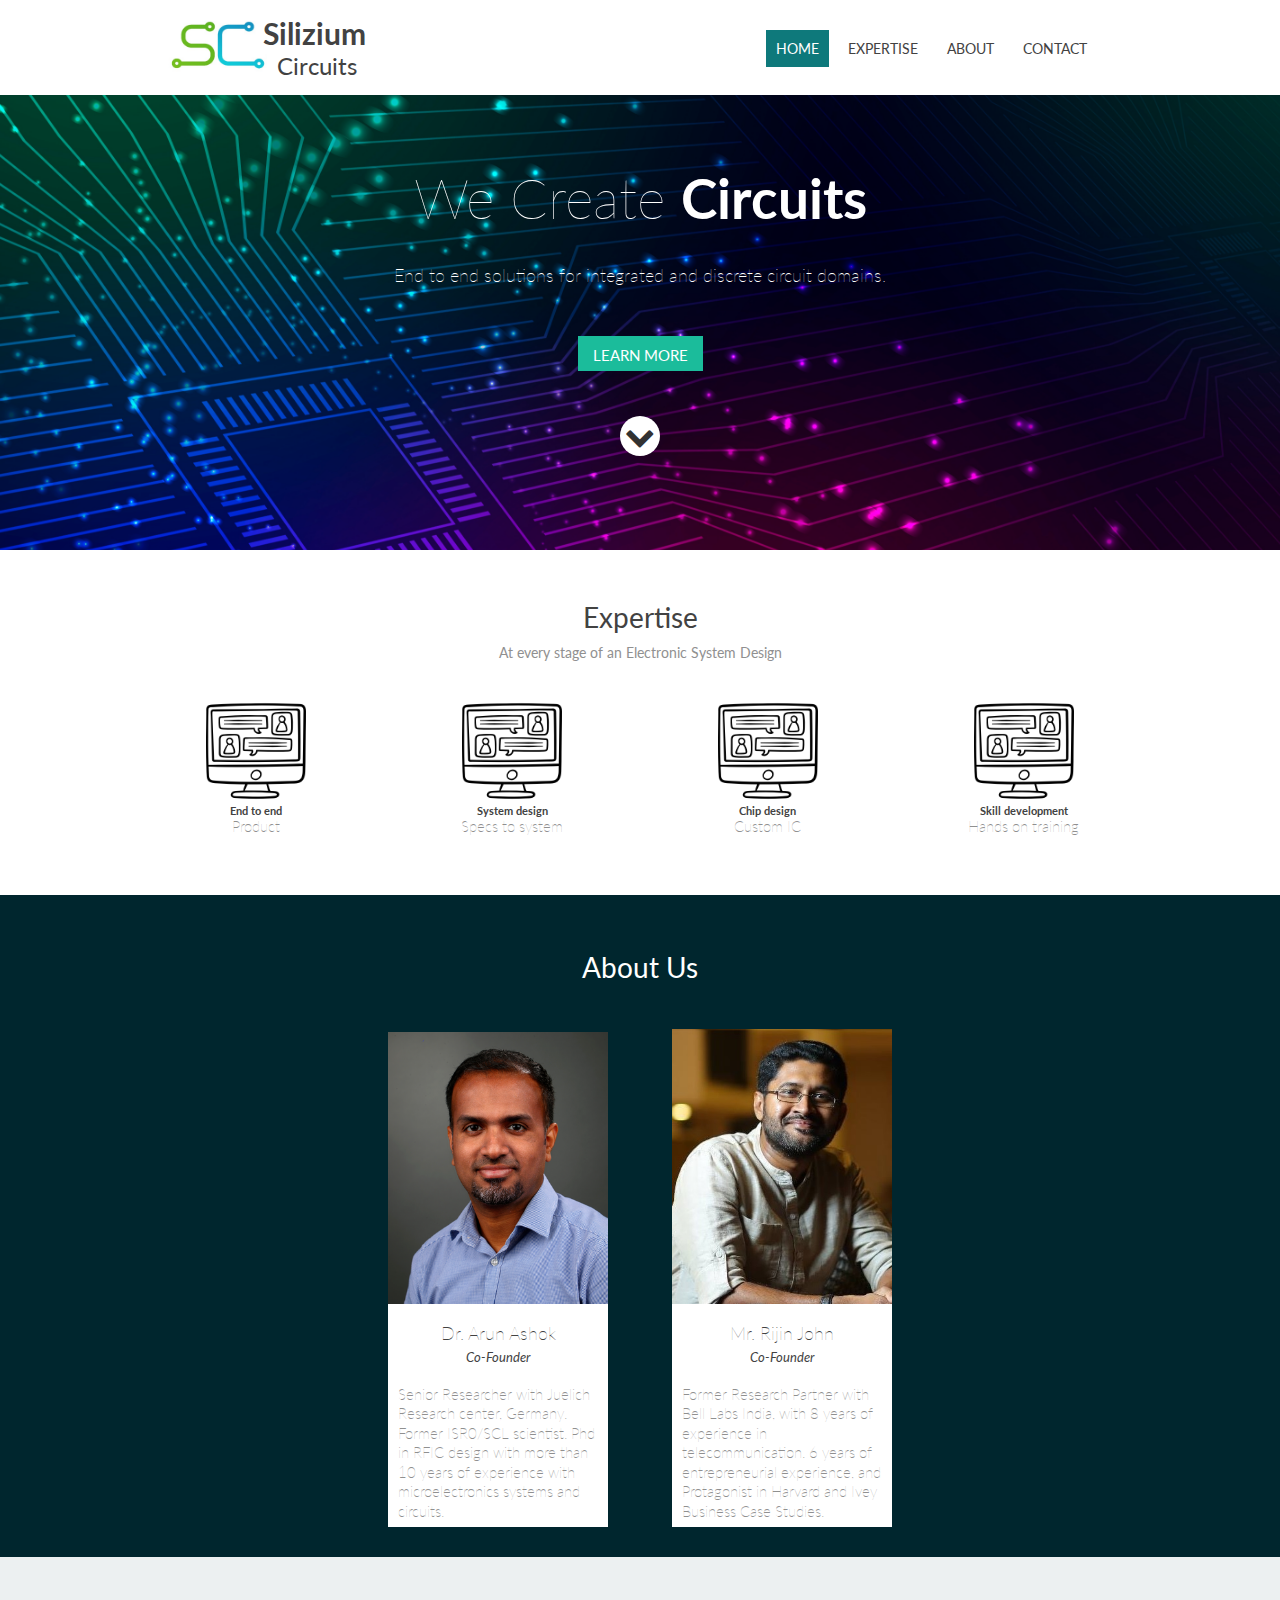
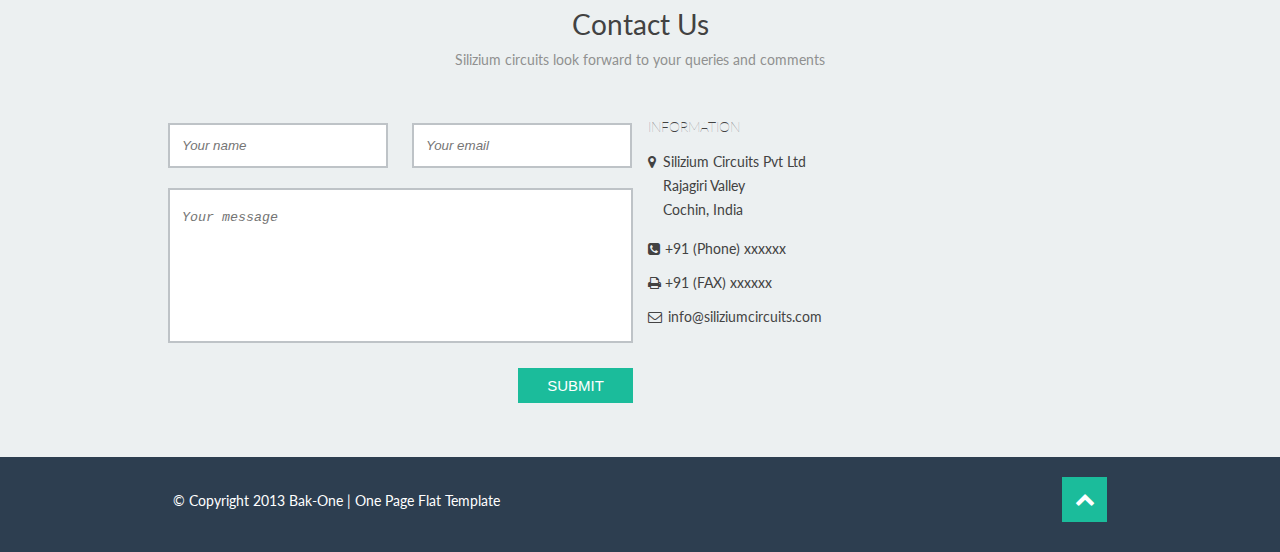
==== index.html @ 19a3361e "small changes" ====
<!DOCTYPE html>
<html lang="en">
  <head>
    <meta charset="utf-8" />
    <meta http-equiv="X-UA-Compatible" content="IE=edge" />
    <meta name="viewport" content="width=device-width, initial-scale=1" />
    <title>Home | Silizium circuits</title>
    <meta name="description" content="Page-specific description" />
    <meta name="keywords" content="Page-specific keywords" />
    <link rel="shortcut icon" href="favicon.ico" />
    <link
      rel="shortcut icon"
      href="static/images/favicons/favicon.png"
      type="image/x-icon"
    />
    <link
      rel="apple-touch-icon"
      href="static/images/favicons/apple-touch-icon.png"
    />
    <link
      rel="apple-touch-icon-precomposed"
      href="static/images/favicons/apple-touch-icon-precomposed.png"
    />
    <link
      href="https://fonts.googleapis.com/css?family=Lato:400,300,700"
      rel="stylesheet"
      type="text/css"
    />
    <link
      rel="stylesheet"
      href="https://netdna.bootstrapcdn.com/font-awesome/4.0.3/css/font-awesome.css"
    />
    <link rel="stylesheet" href="static/css/screen.min.css" />
    <link rel="stylesheet" href="static/css/custom.min.css" />
  </head>
  <body>
    <!-- $Page header-->
    <header class="page-header js-header">
      <div class="page-header__inner">
        <div class="page-header__logo">
          <h1>Silizium</h1>
          &nbsp;<span>Circuits</span>
        </div>
        <nav class="page-header__nav js-nav">
          <ul>
            <li>
              <a
                class="page-header__nav-link js-anchor js-link is-active"
                href="#home"
                >Home</a
              >
            </li>
            <li>
              <a
                class="page-header__nav-link js-anchor js-link"
                href="#portfolio"
                >Expertise</a
              >
            </li>
            <li>
              <a class="page-header__nav-link js-anchor js-link" href="#team"
                >About</a
              >
            </li>
            <li>
              <a class="page-header__nav-link js-anchor js-link" href="#contact"
                >Contact</a
              >
            </li>
          </ul>
        </nav>
      </div>
    </header>
    <!-- $Promo section-->
    <section class="promo js-jumbo" id="home">
      <h2 class="promo__title">We create <span>Circuits</span></h2>
      <p class="promo__descr">
        End to end solutions for integrated and discrete circuit domains.
      </p>
      <a class="promo__btn" href="#">Learn more</a
      ><a class="promo__go-next js-anchor" href="#portfolio">Scroll down</a>
    </section>
    <!-- $Portfolio section-->
    <section class="portfolio js-portfolio categories" id="portfolio">
      <div class="portfolio__inner">
        <h2 class="portfolio__title">Expertise</h2>
        <p class="portfolio__descr">
          At every stage of an Electronic System Design
        </p>
      </div>

      <div class="categories-row">
        <div class="col-s4 accordion" data-section="1">
          <img class="icon" src="static/images/categories/tv.png" />
          <img
            class="icon active"
            src="static/images/launch.png"
          />
          <h6 class="title">End to end</h6>
          <p class="sub-title">Product</p>
        </div>
        <div class="col-s4 accordion" data-section="2">
          <img class="icon" src="static/images/categories/tv.png" />
          <img
            class="icon active"
            src="static/images/sysdes1.png"
          />
          <h6 class="title">System design</h6>
          <p class="sub-title">Specs to system</p>
        </div>
        <div class="col-s4 accordion" data-section="3">
          <img class="icon" src="static/images/categories/tv.png" />
          <img
            class="icon active"
            src="static/images/ic1.png"
          />
          <h6 class="title">Chip design</h6>
          <p class="sub-title">Custom IC</p>
        </div>
        <div class="col-s4 accordion" data-section="4">
          <img class="icon" src="static/images/categories/tv.png" />
          <img
            class="icon active"
            src="static/images/learning.png"
          />
          <h6 class="title">Skill development</h6>
          <p class="sub-title">Hands on training</p>
        </div>
        <div class="accordion-details-container">
          <div class="accordion-details" id="accordion-item-1">
            End-to-End product development from requirements to specification,
            , technlogy selection, architecture to circuit design  to packaged finished chip or module.
          </div>
          <div class="accordion-details" id="accordion-item-2">
            From the customer specifications to complete RF, Analog and mixed signal system designs.
          </div>
          <div class="accordion-details" id="accordion-item-3">
            Custom ASIC design for wireless, wireline and interface domains in the form of IP or packaged product.
          </div>
          <div class="accordion-details" id="accordion-item-4">
            Hands on training on industry relevant topics in microelectronics for students and graduates.
          </div>
        </div>
      </div>
    </section>
    <!-- $Team section-->
    <section class="team" id="team">
      <div class="team__inner">
        <h2 class="team__title">About us</h2>
        <p class="team__descr"></p>
        <div class="team__member">
          <img src="static/images/ashok_a.png" alt="Melanie Doe" />
          <div class="team__member-info">
            <h3 class="team__member-name">Dr. Arun Ashok</h3>
            <span class="team__member-role">Co-Founder</span>
            <p class="team__member-descr">
              Senior Researcher with Juelich Research center, Germany. Former
              ISR0/SCL scientist. Phd in RFIC design with more than 10 years of
              experience with microelectronics systems and circuits.
            </p>
          </div>
          <ul class="team__member-soc">
            <li>
              <a class="team__member-icon linkedin" href="#">My Facebook</a>
            </li>
            <li>
              <a class="team__member-icon tw" href="#">Follow me on twitter</a>
            </li>
          </ul>
        </div>
        <div class="team__member">
          <img src="static/images/rijin.jfif" alt="Jhonie Doe" />
          <div class="team__member-info">
            <h3 class="team__member-name">Mr. Rijin John</h3>
            <span class="team__member-role">Co-Founder</span>
            <p class="team__member-descr">
              Former Research Partner with Bell Labs India, with 8 years of
              experience in telecommunication. 6 years of entrepreneurial
              experience, and Protagonist in Harvard and Ivey Business Case
              Studies.
            </p>
          </div>
          <ul class="team__member-soc">
            <li>
              <a class="team__member-icon linkedin" href="#">My Facebook</a>
            </li>
            <li>
              <a class="team__member-icon tw" href="#">Follow me on twitter</a>
            </li>
          </ul>
        </div>
      </div>
    </section>
    <!-- $Contact section-->
    <section class="contact" id="contact">
      <div class="contact__inner">
        <h2 class="contact__title">Contact us</h2>
        <p class="contact__descr">
          Silizium circuits look forward to your queries and comments
        </p>
        <form class="contact__form" action="https://docs.google.com/forms/d/e/1FAIpQLSdcEwni-akhNJm8McyYq5YK-AwK_fvBFHqRKZ_DxQVXfDReIg/formResponse"  method="POST">
          <input
            class="contact__form-input"
            id="name"
            type="text"
            name="entry.2005620554"
            placeholder="Your name"
          />
          <input
            class="contact__form-input"
            id="email"
            type="email"
            name="entry.1045781291"
            placeholder="Your email"
          />
          <textarea
            class="contact__form-tarea"
            id="message"
            name="entry.839337160"
            placeholder="Your message"
          ></textarea>
          <input class="contact__form-submit" type="submit" value="Submit" />
        </form>
        <div class="contact__card vcard">
          <h3 class="contact__card-title">Information</h3>
          <div class="contact__card-item place">
            <div class="fn org">Silizium Circuits Pvt Ltd</div>
            <div class="adr">
              <div class="street-address">Rajagiri Valley</div>
              <span class="locality">Cochin</span>, <span class="region"
                >India</span
              >
            </div>
          </div>
          <div class="contact__card-item tel">
            +91<span class="type">&nbsp;(Phone)&nbsp;</span>xxxxxx
          </div>
          <div class="contact__card-item fax tel">
            +91<span class="type">&nbsp;(FAX)&nbsp;</span>xxxxxx
          </div>
          <a class="contact__card-item email" href="#"
            >info@siliziumcircuits.com</a
          >
        </div>
      </div>
    </section>
    <!-- $Page footer-->
    <footer class="page-footer">
      <div class="page-footer__inner">
        <span class="page-footer__copyright"
          >&copy; Copyright 2013 Bak-One | One Page Flat Template</span
        ><a class="page-footer__gotop js-anchor" href="#home">Go to top</a>
      </div>
    </footer>
    <script src="static/js/body.min.js"></script>
    <script src="static/js/custom.js"></script>
  </body>
</html>
---- static/css/screen.min.css ----
html,
body,
div,
span,
applet,
object,
iframe,
h1,
h2,
h3,
h4,
h5,
h6,
p,
blockquote,
pre,
a,
abbr,
acronym,
address,
big,
cite,
code,
del,
dfn,
em,
img,
ins,
kbd,
q,
s,
samp,
small,
strike,
strong,
sub,
sup,
tt,
var,
b,
u,
i,
center,
dl,
dt,
dd,
ol,
ul,
li,
fieldset,
form,
input,
label,
legend,
table,
caption,
tbody,
tfoot,
thead,
tr,
th,
td,
article,
aside,
canvas,
details,
embed,
figure,
figcaption,
footer,
header,
hgroup,
menu,
main,
nav,
output,
ruby,
section,
summary,
time,
mark,
audio,
video {
	margin: 0;
	padding: 0;
	border: 0;
	-webkit-box-sizing: border-box;
	box-sizing: border-box;
}

article,
aside,
details,
figcaption,
figure,
footer,
header,
hgroup,
main,
menu,
nav,
section {
	display: block;
}

nav ol,
nav ul {
	list-style: none;
}

blockquote,
q {
	quotes: none;
}

blockquote:before,
blockquote:after,
q:before,
q:after {
	content: '';
	content: none;
}

table {
	border-collapse: collapse;
	border-spacing: 0;
}

button,
input[type=submit] {
	cursor: pointer;
}

h1 {
	font-size: 42px;
	font-weight: lighter;
}

h2 {
	font-size: 26px;
	font-weight: lighter;
}

h3 {
	font-size: 20px;
	font-weight: lighter;
}

p {
	font-size: 15px;
	font-weight: lighter;
	color: #909090;
}

a {
	font-size: 20px;
	text-decoration: none;
}

html,
body {
	width: 100%;
	height: 100%;
}

body {
	background-color: #fff;
	font-family: "Lato", sans-serif;
	color: #424242;
}

.contact {
	width: 100%;
	min-height: 500px;
	padding: 50px 0;
	background-color: #ecf0f1;
	text-align: left;
}

.contact__inner {
	max-width: 1024px;
	margin: 0 auto;
}

.contact__inner:after {
	content: '';
	display: table;
	clear: both;
}

.contact__title {
	font-size: 28px;
	font-weight: normal;
	margin-bottom: 10px;
	text-transform: capitalize;
	text-align: center;
}

.contact__descr {
	font-size: 14px;
	font-weight: normal;
	margin-bottom: 55px;
	text-align: center;
}

.contact__form {
	display: block;
	float: left;
	max-width: 465px;
	margin: 0 15px 0 40px;
}

.contact__form:after {
	content: '';
	display: table;
	clear: both;
}

.contact__form-input {
	display: inline-block;
	width: 220px;
	height: 45px;
	margin-bottom: 20px;
	padding-left: 12px;
	border: 2px solid #bec3c7;
	font-style: italic;
	color: #999;
}

.contact__form-input:first-of-type {
	margin-right: 20px;
}

.contact__form-tarea {
	display: block;
	-webkit-box-sizing: border-box;
	box-sizing: border-box;
	width: 465px;
	height: 155px;
	margin-bottom: 25px;
	padding: 20px 0 0 12px;
	border: 2px solid #bec3c7;
	font-style: italic;
	color: #999;
	resize: none;
}

.contact__form-submit {
	display: block;
	float: right;
	width: 115px;
	height: 35px;
	text-align: center;
	background-color: #1bbc9b;
	font-size: 15px;
	color: #fff;
	text-transform: uppercase;
	-webkit-transition: all .5s;
	-o-transition: all .5s;
	transition: all .5s;
}

.contact__form-submit:hover {
	background-color: #158f76;
	background-color: #0e797b;
}

.contact__card {
	display: inline-block;
	width: 230px;
	height: 150px;
}

.contact__card-title {
	margin-bottom: 20px;
	font-size: 14px;
	line-height: .5;
	text-transform: uppercase;
}

.contact__card-item {
	position: relative;
	font-size: 14px;
	line-height: 24px;
}

.contact__card-item:before {
	display: block;
	position: absolute;
	top: 0;
	left: 0;
	font-family: FontAwesome;
}

.contact__card-item.place {
	padding-left: 15px;
	margin-bottom: 15px;
}

.contact__card-item.place:before {
	content: "\f041";
}

.contact__card-item.tel {
	padding-left: 17px;
	margin-bottom: 10px;
}

.contact__card-item.tel:before {
	content: "\f098";
}

.contact__card-item.fax:before {
	content: "\f02f";
}

.contact__card-item.email {
	display: inline-block;
	padding-left: 20px;
	font-size: 14px;
	line-height: 24px;
	color: #444;
}

.contact__card-item.email:before {
	content: "\f003";
}

.contact__card-item.email:hover {
	text-decoration: underline;
}

.page-header {
	width: 100%;
	min-height: 95px;
	background-color: #fff;
}

.page-header:after {
	content: '';
	display: table;
	clear: both;
}

.page-header.is-fixed {
	position: fixed;
	top: 0;
	left: 0;
	z-index: 999;
	-webkit-box-shadow: 0 2px 4px 0 #424242;
	box-shadow: 0 2px 4px 0 #424242;
}

.page-header__inner {
	max-width: 1024px;
	margin: 0 auto;
}

.page-header__inner:after {
	content: '';
	display: table;
	clear: both;
}

.page-header__logo {
	float: left;
	height: 60px;
	margin: 15px 0 10px 40px;
	padding: 0px 0 0 65px;
	background: url("../images/logo3_1.PNG") 0 center no-repeat;
	background-size:50% ;
}

.page-header__logo h1 {
	margin: 0px 0 0 30px;
	font-size: 30px;
	font-weight: bold;
	text-transform: capitalize;
}

.page-header__logo span {
	margin: 0px 0 0 40px;
	font-size: 24px;
	text-transform: capitalize;
}

.page-header__nav {
	float: right;
	margin: 30px 55px 0 0;
	background-color: #fff;
}

.page-header__nav li {
	display: inline-block;
	margin-left: 5px;
}

.page-header__nav-link {
	display: inline-block;
	font-size: 14px;
	text-transform: uppercase;
	padding: 10px;
	-webkit-transition: background-color .2s;
	-o-transition: background-color .2s;
	transition: background-color .2s;
	color: #424242;
}

.page-header__nav-link:hover,
.page-header__nav-link.is-active {
	background-color: #1bbc9b;
	background-color: #33bf5f;
	background-color: #0e797b;
	color: #fff;
}

.page-footer {
	width: 100%;
	min-height: 85px;
	padding-bottom: 30px;
	background-color: #2d3e50;
}

.page-footer__inner {
	max-width: 1024px;
	margin: 0 auto;
}

.page-footer__inner:after {
	content: '';
	display: table;
	clear: both;
}

.page-footer__copyright {
	display: inline-block;
	margin: 35px 0 0 45px;
	font-size: 14px;
	color: #fff;
}

.page-footer__gotop {
	display: block;
	float: right;
	width: 45px;
	height: 45px;
	margin: 20px 45px 0 0;
	font-size: 0;
	text-align: center;
	overflow: hidden;
	background-color: #1bbc9b;
	color: transparent;
	-webkit-transition: all .5s;
	-o-transition: all .5s;
	transition: all .5s;
}

.page-footer__gotop:hover {
	background-color: #158f76;
}

.page-footer__gotop:before {
	font-size: 20px;
	line-height: 45px;
	font-family: FontAwesome;
	content: "\f077";
	color: #fff;
}

.portfolio {
	width: 100%;
	min-height: 680px;
	padding-top: 50px;
	background-color: #fff;
	text-align: center;
}

.portfolio__inner {
	max-width: 1024px;
	margin: 0 auto;
}

.portfolio__inner:after {
	content: '';
	display: table;
	clear: both;
}

.portfolio__title {
	font-size: 28px;
	font-weight: normal;
	margin-bottom: 10px;
}

.portfolio__descr {
	font-size: 14px;
	font-weight: normal;
	margin-bottom: 40px;
}

.portfolio__filter li {
	display: inline-block;
	margin: 0 10px;
	cursor: pointer;
}

.portfolio__filter-btn {
	display: inline-block;
	font-size: 14px;
	text-transform: uppercase;
	padding: 10px;
	color: #fff;
	background-color: #1bbc9b;
	background-color: #292929;
	-webkit-transition: background-color .2s;
	-o-transition: background-color .2s;
	transition: background-color .2s;
}

.portfolio__filter-btn:hover,
.portfolio__filter-btn.is-selected {
	background-color: #158f76;
	background-color: #33bf5f;
}

.portfolio__content {
	margin: 45px auto 60px;
}

.portfolio__item {
	position: relative;
	display: inline-block;
	width: 180px;
	height: 180px;
	margin: 0 30px 35px;
	-webkit-border-radius: 50%;
	border-radius: 50%;
	overflow: hidden;
}

.portfolio__item.is-hidden {
	display: none;
}

.portfolio__item-img {
	display: inline-block;
	height: 100%;
	margin: 0 auto;
}

.portfolio__item-caption {
	visibility: hidden;
	position: absolute;
	width: 100%;
	height: 100%;
	top: 0;
	padding-top: 35px;
	background-color: #1bbc9b;
	background-color: rgba(27, 188, 155, 0.8);
	-webkit-border-radius: 50%;
	border-radius: 50%;
	color: #fff;
	opacity: 0;
	-webkit-transition: all .5s;
	-o-transition: all .5s;
	transition: all .5s;
}

.portfolio__item:hover .portfolio__item-caption {
	opacity: 1;
	visibility: visible;
}

.portfolio__item-title {
	display: block;
	font-size: 18px;
	margin-bottom: 10px;
}

.portfolio__item-title:before {
	content: "\f002";
	-webkit-box-sizing: border-box;
	box-sizing: border-box;
	display: block;
	width: 40px;
	height: 40px;
	-webkit-border-radius: 50%;
	border-radius: 50%;
	margin: 0 auto 20px;
	padding-top: 10px;
	background-color: #cccccc;
	background-color: rgba(0, 0, 0, 0.5);
	font-family: FontAwesome;
	text-align: center;
}

.portfolio__item-cat {
	display: block;
	font-size: 15px;
}

.promo {
	width: 100%;
	min-height: 455px;
	padding: 70px 0;
	background: #323232 url("../images/promo-bg.jpg") center 0 no-repeat;
	background: #323232 url("../images/sample3.jpg") center 0 no-repeat;
	background: #323232 url("../images/bg/1.jpg") center 0 no-repeat;
	background-attachment: fixed;
	background-size: cover;
	text-align: center;
	color: #fff;
}

.promo__inner {
	max-width: 1024px;
	margin: 0 auto;
}

.promo__inner:after {
	content: '';
	display: table;
	clear: both;
}

.promo__title {
	margin-bottom: 35px;
	font-size: 55px;
	text-transform: capitalize;
}

.promo__title span {
	font-weight: bold;
}

.promo__descr {
	max-width: 580px;
	margin: 0 auto 50px;
	font-size: 18px;
	line-height: 1.1;
	color: #fff;
}

.promo__btn {
	display: block;
	width: 125px;
	height: 35px;
	margin: 0 auto 45px;
	padding-top: 10px;
	background-color: #1bbc9b;
	font-size: 15px;
	color: #fff;
	text-transform: uppercase;
	-webkit-transition: all .5s;
	-o-transition: all .5s;
	transition: all .5s;
}

.promo__btn:hover {
	background-color: #158f76;
	background-color: #0e797b;
}

.promo__go-next {
	display: block;
	width: 40px;
	height: 40px;
	margin: 0 auto;
	background-color: #fff;
	-webkit-border-radius: 50%;
	border-radius: 50%;
	font-size: 0;
	color: #323232;
	-webkit-transition: -webkit-transform .5s;
	transition: -webkit-transform .5s;
	-o-transition: transform .5s;
	transition: transform .5s;
	transition: transform .5s, -webkit-transform .5s;
}

.promo__go-next:before {
	font-size: 30px;
	line-height: 40px;
	font-family: FontAwesome;
	content: "\f078";
}

.promo__go-next:hover {
	-webkit-transform: scale(1.2);
	-ms-transform: scale(1.2);
	transform: scale(1.2);
}

.team {
	width: 100%;
	min-height: 640px;
	padding-top: 55px;
	background-color: #16a086;
	background-color: #242424;
	background-color: #00262e;
	text-align: center;
}

.team__inner {
	max-width: 1024px;
	margin: 0 auto;
}

.team__inner:after {
	content: '';
	display: table;
	clear: both;
}

.team__title {
	font-size: 28px;
	font-weight: normal;
	margin-bottom: 10px;
	color: #fff;
	text-transform: capitalize;
}

.team__descr {
	font-size: 14px;
	font-weight: normal;
	margin-bottom: 45px;
	color: #fff;
}

.team__member {
	display: inline-block;
	position: relative;
	width: 220px;
	margin: 0 30px 30px;
	background-color: #fff;
}

.team__member img {
	width: 100%;
}

.team__member-info {
	display: block;
	width: 100%;
	height: 220px;
	padding: 15px 10px;
}

.team__member-name {
	margin-bottom: 5px;
	font-size: 18px;
}

.team__member-role {
	display: block;
	margin-bottom: 20px;
	font-size: 13px;
	font-style: italic;
	text-transform: capitalize;
}

.team__member-descr {
	text-align: left;
	line-height: 1.3;
}

.team__member-soc {
	display: block;
	position: absolute;
	width: 180px;
	height: 50px;
	top: 95px;
	left: 50%;
	margin-left: -90px;
	background-color: #16a086;
	background-color: rgba(22, 160, 134, 0.8);
	white-space: nowrap;
	overflow: hidden;
	opacity: 0;
	visibility: hidden;
	-webkit-transition: all .5s;
	-o-transition: all .5s;
	transition: all .5s;
}

.team__member:hover .team__member-soc {
	opacity: 1;
	visibility: visible;
}

.team__member-soc li {
	display: inline-block;
}

.team__member-icon {
	display: block;
	width: 45px;
	height: 50px;
	margin-left: -3px;
	color: #fff;
	-webkit-transition: all .3s;
	-o-transition: all .3s;
	transition: all .3s;
	font-size: 0;
}

.team__member-icon:hover {
	color: #c1c1c1;
}

.team__member-icon:before {
	display: block;
	font-family: FontAwesome;
	font-size: 30px;
	line-height: 50px;
}

.team__member-icon.fb:before {
	content: "\f09a";
}

.team__member-icon.linkedin:before {
	content: "\f0e1";
}
.team__member-icon.tw:before {
	content: "\f099";
}

.team__member-icon.gplus:before {
	content: "\f0d5";
}

.team__member-icon.db:before {
	content: "\f17d";
}

@media screen and (max-width: 1000px) {

.portfolio__item {
	width: 170px;
	height: 170px;
	margin: 0 1.5% 35px;
}

.team__member {
	width: 190px;
	margin: 0 20px 30px;
}

}

@media screen and (max-width: 800px) {

.contact__form {
	max-width: 50%;
	margin: 0 2% 0 8%;
}

.contact__form-input {
	width: 100%;
}

.contact__form-tarea {
	width: 100%;
}

.contact__card {
	width: 40%;
}

.page-header__logo {
	margin: 25px 0 0 10px;
}

.page-header__nav {
	margin: 30px 10px 0 0;
}

.portfolio__item {
	width: 190px;
	height: 190px;
	margin: 0 5% 35px;
}

.team__member {
	width: 180px;
	margin: 0 10px 30px;
}

}

@media screen and (max-width: 640px) {

.contact {
	padding: 50px 10px;
}

.contact__form {
	float: none;
	max-width: 90%;
	margin: 0 auto 50px;
}

.contact__card {
	display: block;
	width: 230px;
	margin: 20px auto;
}

.contact__card-title {
	text-align: center;
}

.page-header__logo h1 {
	display: none;
}

.page-header__logo span {
	display: none;
}

.page-header__nav li {
	margin-left: 0;
}

.portfolio {
	padding: 50px 10px;
}

.portfolio__filter li {
	margin: 0 5px;
}

.team {
	padding: 55px 10px;
}

.team__member {
	display: block;
	width: 260px;
	margin: 0 auto 30px;
}

.team__member-info {
	height: auto;
}

.team__member-descr {
	display: none;
}

.team__member-soc {
	width: 260px;
	top: 220px;
	margin-left: -130px;
}

}

@media screen and (max-width: 480px) {

.contact__form-submit {
	float: none;
	margin: 0 auto;
}

.page-header {
	min-height: 50px;
}

.page-header__inner {
	text-align: center;
}

.page-header__logo {
	float: none;
	position: relative;
	display: inline-block;
	margin: 20px auto 10px;
	text-align: left;
}

.page-header__logo h1 {
	display: block;
}

.page-header__logo span {
	display: inline-block;
}

.page-header__nav {
	float: none;
	margin: 10px auto;
	padding-top: 20px;
	text-align: center;
	border-top: 1px solid #eee;
}

.page-header__nav li {
	margin-left: 0;
}

.page-footer {
	padding: 0 10px 30px;
	text-align: center;
}

.page-footer__copyright {
	margin: 35px auto 0;
}

.page-footer__gotop {
	float: none;
	width: 100%;
	margin: 20px auto 0;
}

.portfolio__filter li {
	display: block;
}

}
---- static/css/custom.min.css ----
.categories {
  min-height: auto;
}

.categories-row {
  max-width: 1024px;
  margin: 0 auto;
}

.categories-row .col-s4 {
  width: 24.6%;
  display: inline-block;
  cursor: pointer;
}

.categories-row .col-s4:hover .icon {
  display: none;
}
.categories-row .col-s4 .icon {
  width: 100px;
}

.categories-row .col-s4 .icon.active {
  display: none;
}
.categories-row .col-s4:hover .icon.active {
  display: inline-block;
}

.categories-row .col-s4:hover .title,
.categories-row .col-s4:hover .sub-title {
  color: #33bf5f;
}

/** icon toggle : START **/
.categories-row .col-s4.accordion.active .icon {
  display: none;
}
.categories-row .col-s4.accordion.active .icon.active {
  display: inline-block;
}
.categories-row .col-s4.accordion.active .title,
.categories-row .col-s4.accordion.active .sub-title {
  color: #33bf5f;
}
/** icon toggle : END **/

.categories-row .accordion-details {
  max-height: 0px;
  overflow: hidden;
  transition: max-height 0.2s ease-out;

  text-align: center;
  font-size: 26px;
  font-weight: 100;
  line-height: 1.5;
  padding: 0px 8% 0px 8%;
}

.categories-row .accordion-details-container {
  margin: 30px 0;
}
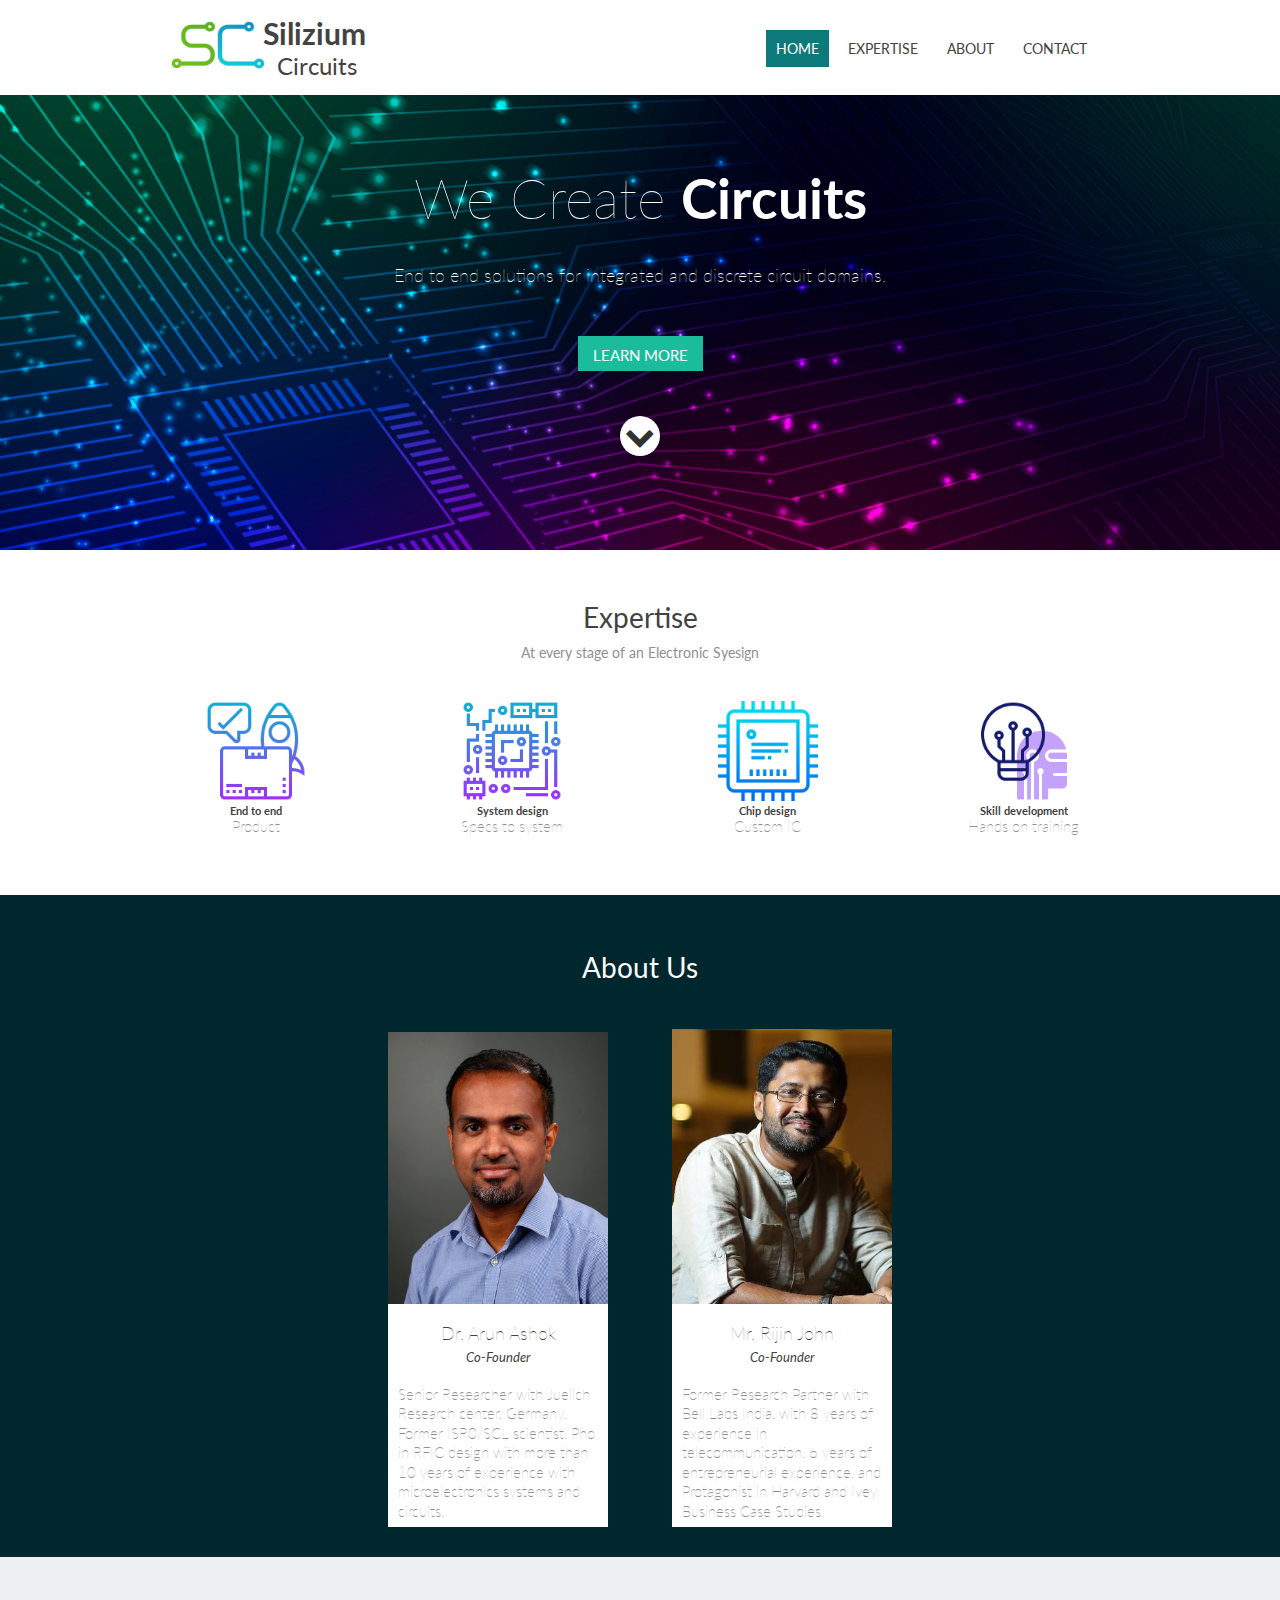
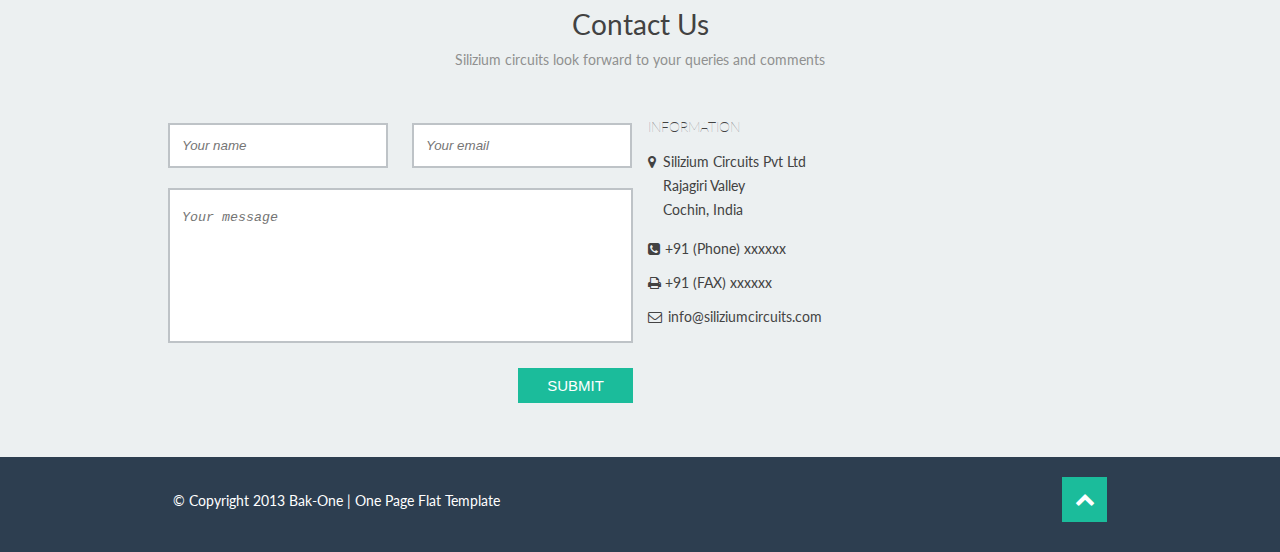
==== commit 90a47683: "icon change" ====
--- a/index.html
+++ b/index.html
@@ -83,15 +83,15 @@
     <!-- $Portfolio section-->
     <section class="portfolio js-portfolio categories" id="portfolio">
       <div class="portfolio__inner">
-        <h2 class="portfolio__title">Expertise</h2>
+        <h2 class="portfolio__title" >Expertise</h2>
         <p class="portfolio__descr">
-          At every stage of an Electronic System Design
+          At every stage of an Electronic Syesign
         </p>
       </div>
 
       <div class="categories-row">
         <div class="col-s4 accordion" data-section="1">
-          <img class="icon" src="static/images/categories/tv.png" />
+          <img class="icon" src="static/images/launch.png" />
           <img
             class="icon active"
             src="static/images/launch.png"
@@ -100,7 +100,7 @@
           <p class="sub-title">Product</p>
         </div>
         <div class="col-s4 accordion" data-section="2">
-          <img class="icon" src="static/images/categories/tv.png" />
+          <img class="icon" src="static/images/sysdes1.png" />
           <img
             class="icon active"
             src="static/images/sysdes1.png"
@@ -109,7 +109,7 @@
           <p class="sub-title">Specs to system</p>
         </div>
         <div class="col-s4 accordion" data-section="3">
-          <img class="icon" src="static/images/categories/tv.png" />
+          <img class="icon" src="static/images/ic1.png" />
           <img
             class="icon active"
             src="static/images/ic1.png"
@@ -118,7 +118,7 @@
           <p class="sub-title">Custom IC</p>
         </div>
         <div class="col-s4 accordion" data-section="4">
-          <img class="icon" src="static/images/categories/tv.png" />
+          <img class="icon" src="static/images/learning.png" />
           <img
             class="icon active"
             src="static/images/learning.png"
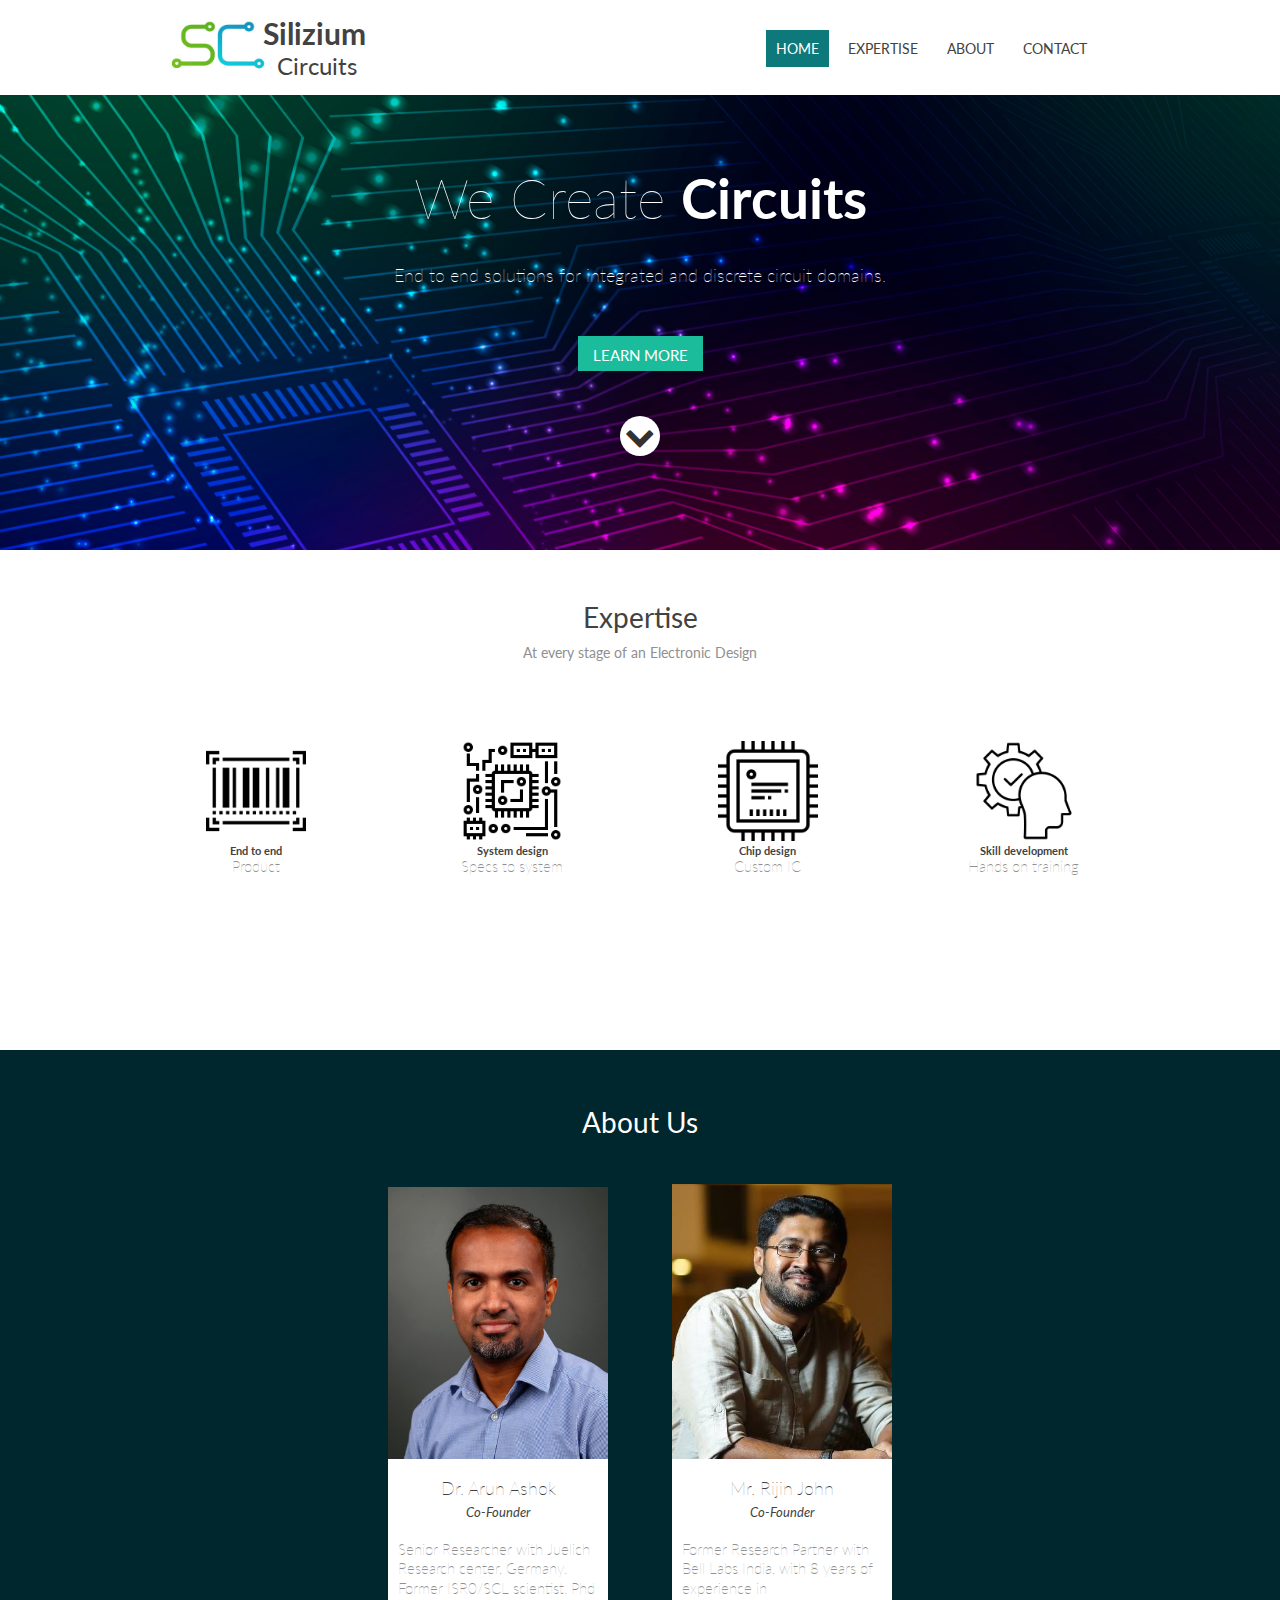
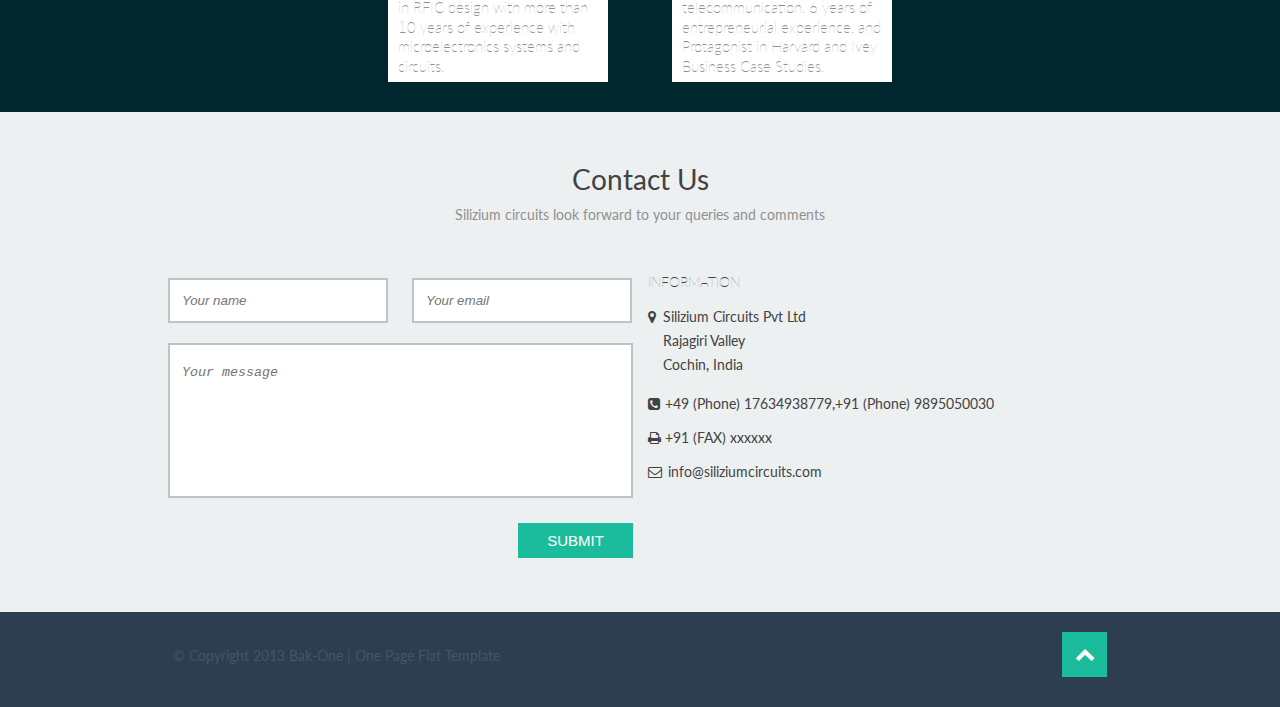
==== commit fed36625: "cleanup and update" ====
--- a/index.html
+++ b/index.html
@@ -77,7 +77,7 @@
       <p class="promo__descr">
         End to end solutions for integrated and discrete circuit domains.
       </p>
-      <a class="promo__btn" href="#">Learn more</a
+      <a class="promo__btn" >Learn more</a
       ><a class="promo__go-next js-anchor" href="#portfolio">Scroll down</a>
     </section>
     <!-- $Portfolio section-->
@@ -85,22 +85,22 @@
       <div class="portfolio__inner">
         <h2 class="portfolio__title" >Expertise</h2>
         <p class="portfolio__descr">
-          At every stage of an Electronic Syesign
+          At every stage of an Electronic Design
         </p>
       </div>
 
       <div class="categories-row">
         <div class="col-s4 accordion" data-section="1">
-          <img class="icon" src="static/images/launch.png" />
-          <img
-            class="icon active"
-            src="static/images/launch.png"
+          <img class="icon" src="static/images/barcode_bw.png" />
+          <img
+            class="icon active"
+            src="static/images/barcode.png"
           />
           <h6 class="title">End to end</h6>
           <p class="sub-title">Product</p>
         </div>
         <div class="col-s4 accordion" data-section="2">
-          <img class="icon" src="static/images/sysdes1.png" />
+          <img class="icon" src="static/images/sysdes1_bw.png" />
           <img
             class="icon active"
             src="static/images/sysdes1.png"
@@ -109,7 +109,7 @@
           <p class="sub-title">Specs to system</p>
         </div>
         <div class="col-s4 accordion" data-section="3">
-          <img class="icon" src="static/images/ic1.png" />
+          <img class="icon" src="static/images/ic1_bw.png" />
           <img
             class="icon active"
             src="static/images/ic1.png"
@@ -118,18 +118,17 @@
           <p class="sub-title">Custom IC</p>
         </div>
         <div class="col-s4 accordion" data-section="4">
-          <img class="icon" src="static/images/learning.png" />
-          <img
-            class="icon active"
-            src="static/images/learning.png"
+          <img class="icon" src="static/images/skill_bw.png" />
+          <img
+            class="icon active"
+            src="static/images/skill.png"
           />
           <h6 class="title">Skill development</h6>
           <p class="sub-title">Hands on training</p>
         </div>
         <div class="accordion-details-container">
           <div class="accordion-details" id="accordion-item-1">
-            End-to-End product development from requirements to specification,
-            , technlogy selection, architecture to circuit design  to packaged finished chip or module.
+            End-to-End product development from requirements to specification, technlogy selection, architecture to circuit design  to packaged finished chip or module.
           </div>
           <div class="accordion-details" id="accordion-item-2">
             From the customer specifications to complete RF, Analog and mixed signal system designs.
@@ -161,10 +160,7 @@
           </div>
           <ul class="team__member-soc">
             <li>
-              <a class="team__member-icon linkedin" href="#">My Facebook</a>
-            </li>
-            <li>
-              <a class="team__member-icon tw" href="#">Follow me on twitter</a>
+              <a class="team__member-icon linkedin" href="www.linkedin.com/in/u0201011"">My Facebook</a>
             </li>
           </ul>
         </div>
@@ -184,9 +180,7 @@
             <li>
               <a class="team__member-icon linkedin" href="#">My Facebook</a>
             </li>
-            <li>
-              <a class="team__member-icon tw" href="#">Follow me on twitter</a>
-            </li>
+
           </ul>
         </div>
       </div>
@@ -233,7 +227,7 @@
             </div>
           </div>
           <div class="contact__card-item tel">
-            +91<span class="type">&nbsp;(Phone)&nbsp;</span>xxxxxx
+            +49<span class="type">&nbsp;(Phone)&nbsp;</span>17634938779,+91<span class="type">&nbsp;(Phone)&nbsp;</span>9895050030
           </div>
           <div class="contact__card-item fax tel">
             +91<span class="type">&nbsp;(FAX)&nbsp;</span>xxxxxx
--- a/static/css/screen.min.css
+++ b/static/css/screen.min.css
@@ -436,7 +436,7 @@
 	display: inline-block;
 	margin: 35px 0 0 45px;
 	font-size: 14px;
-	color: #fff;
+	color: #445565;
 }
 
 .page-footer__gotop {
@@ -603,8 +603,6 @@
 	width: 100%;
 	min-height: 455px;
 	padding: 70px 0;
-	background: #323232 url("../images/promo-bg.jpg") center 0 no-repeat;
-	background: #323232 url("../images/sample3.jpg") center 0 no-repeat;
 	background: #323232 url("../images/bg/1.jpg") center 0 no-repeat;
 	background-attachment: fixed;
 	background-size: cover;
--- a/static/css/custom.min.css
+++ b/static/css/custom.min.css
@@ -1,10 +1,10 @@
 .categories {
-  min-height: auto;
+  min-height: 500px;
 }
 
 .categories-row {
   max-width: 1024px;
-  margin: 0 auto;
+  margin: 40px auto 0 auto;
 }
 
 .categories-row .col-s4 {
@@ -60,3 +60,14 @@
 .categories-row .accordion-details-container {
   margin: 30px 0;
 }
+
+/* media queries for expertise icons */
+@media screen and (max-width: 598px) {
+  .categories-row .col-s4 {
+    width: 49.4%;
+    padding: 30px 0;
+  }
+  .categories-row .col-s4 .icon{
+    width: 32px;
+  }
+}
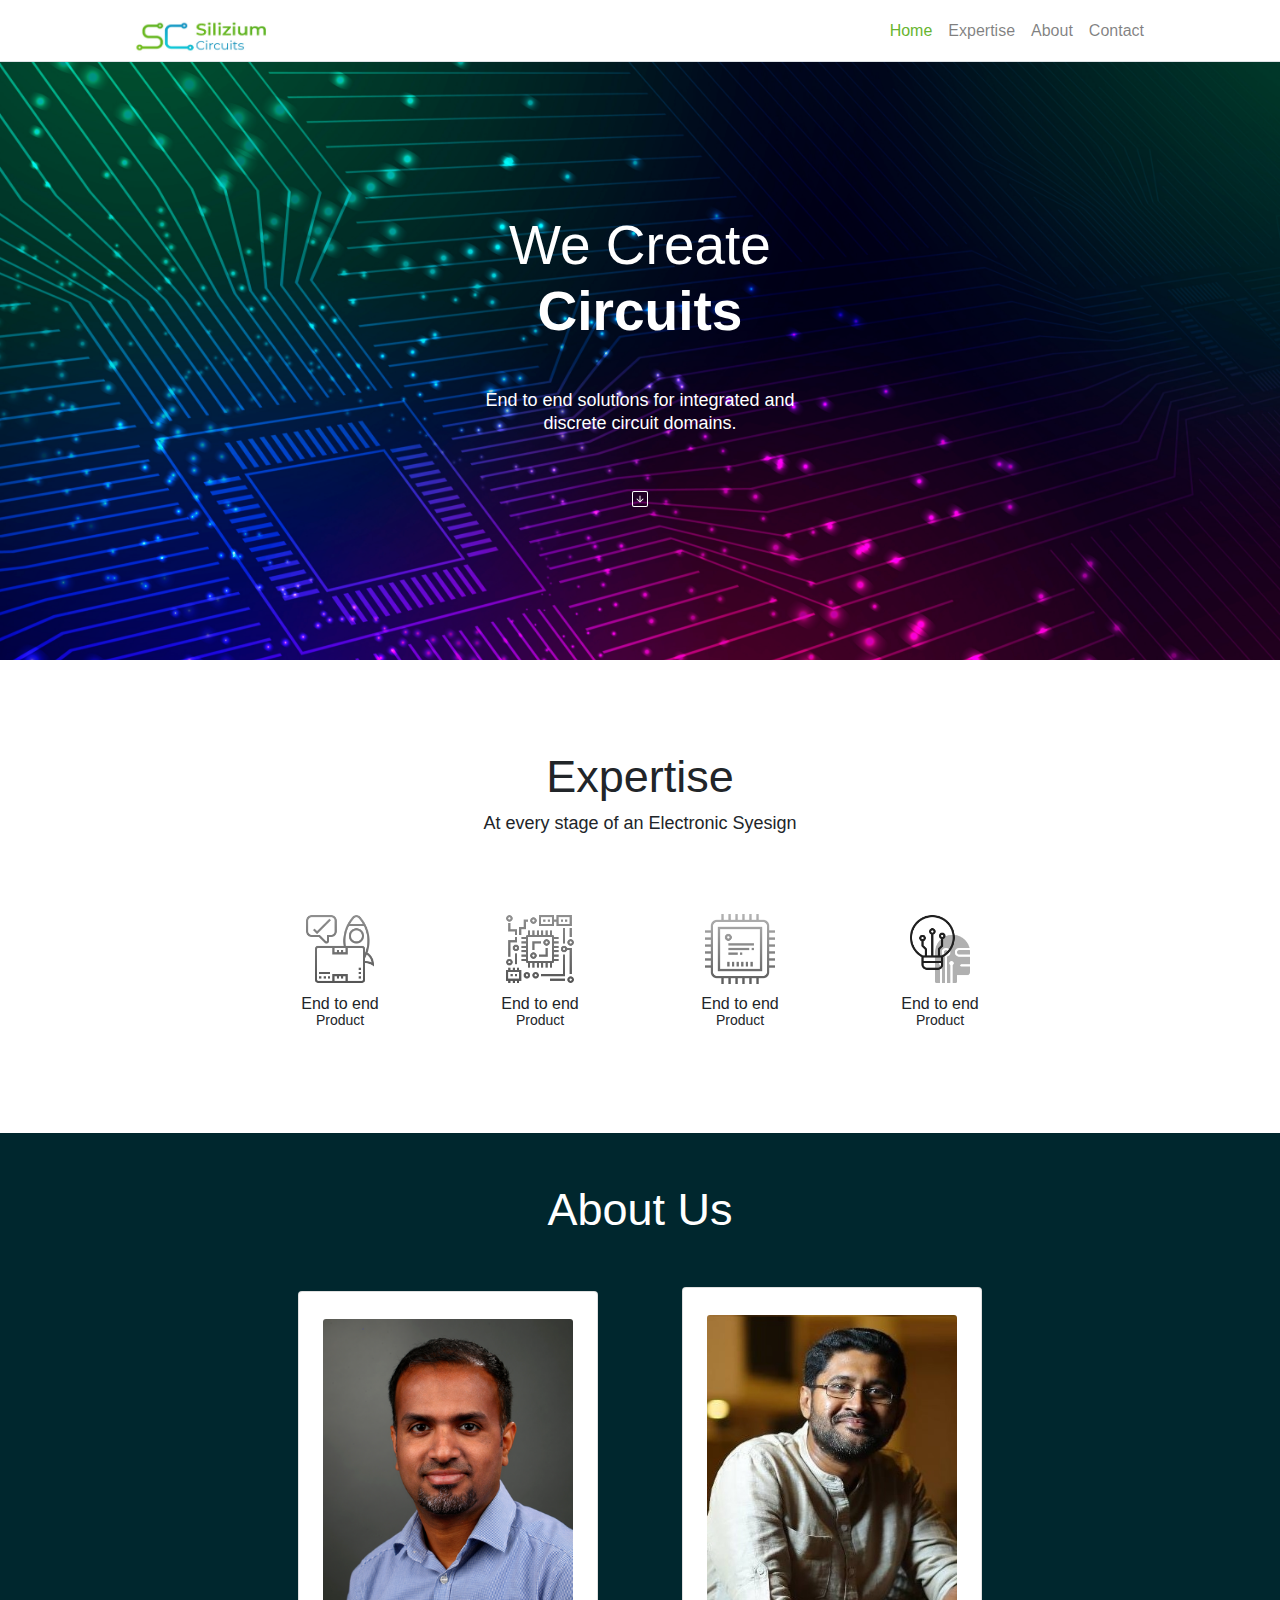
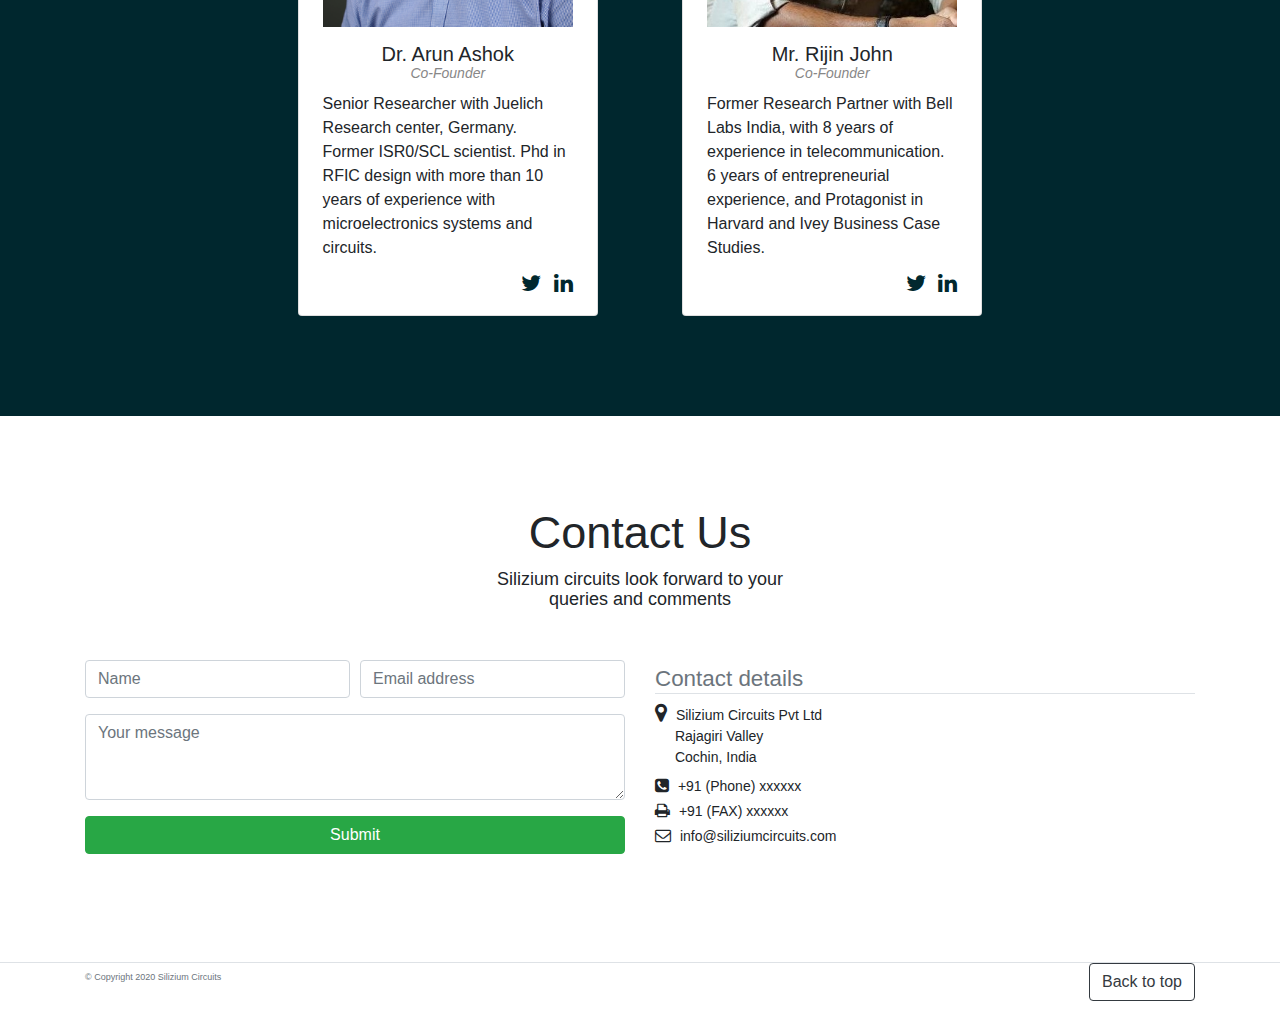
==== commit 2b894314: "Update website with custom implementation" ====
--- a/index.html
+++ b/index.html
@@ -1,252 +1,319 @@
 <!DOCTYPE html>
 <html lang="en">
   <head>
+    <!-- Required meta tags -->
     <meta charset="utf-8" />
-    <meta http-equiv="X-UA-Compatible" content="IE=edge" />
-    <meta name="viewport" content="width=device-width, initial-scale=1" />
-    <title>Home | Silizium circuits</title>
-    <meta name="description" content="Page-specific description" />
-    <meta name="keywords" content="Page-specific keywords" />
-    <link rel="shortcut icon" href="favicon.ico" />
-    <link
-      rel="shortcut icon"
-      href="static/images/favicons/favicon.png"
-      type="image/x-icon"
-    />
-    <link
-      rel="apple-touch-icon"
-      href="static/images/favicons/apple-touch-icon.png"
-    />
-    <link
-      rel="apple-touch-icon-precomposed"
-      href="static/images/favicons/apple-touch-icon-precomposed.png"
-    />
-    <link
-      href="https://fonts.googleapis.com/css?family=Lato:400,300,700"
-      rel="stylesheet"
-      type="text/css"
-    />
+    <meta name="viewport" content="width=device-width, initial-scale=1.0" />
+    <!-- meta info -->
+    <meta name="description" content="Silizium Circuits" />
+    <meta name="keywords" content="electronics,circuts,Silizium," />
+    <link rel="shortcut icon" href="images/favicon.ico" />
+
+    <!-- Bootstrap CSS -->
     <link
       rel="stylesheet"
-      href="https://netdna.bootstrapcdn.com/font-awesome/4.0.3/css/font-awesome.css"
+      href="https://stackpath.bootstrapcdn.com/bootstrap/4.5.2/css/bootstrap.min.css"
+      integrity="sha384-JcKb8q3iqJ61gNV9KGb8thSsNjpSL0n8PARn9HuZOnIxN0hoP+VmmDGMN5t9UJ0Z"
+      crossorigin="anonymous"
     />
-    <link rel="stylesheet" href="static/css/screen.min.css" />
-    <link rel="stylesheet" href="static/css/custom.min.css" />
+
+    <link
+      rel="stylesheet"
+      href="https://cdnjs.cloudflare.com/ajax/libs/font-awesome/4.7.0/css/font-awesome.min.css"
+    />
+
+    <link rel="stylesheet" href="css/index.css" />
+
+    <title>Silizium Circuits</title>
   </head>
   <body>
-    <!-- $Page header-->
-    <header class="page-header js-header">
-      <div class="page-header__inner">
-        <div class="page-header__logo">
-          <h1>Silizium</h1>
-          &nbsp;<span>Circuits</span>
-        </div>
-        <nav class="page-header__nav js-nav">
-          <ul>
-            <li>
-              <a
-                class="page-header__nav-link js-anchor js-link is-active"
-                href="#home"
-                >Home</a
-              >
-            </li>
-            <li>
-              <a
-                class="page-header__nav-link js-anchor js-link"
-                href="#portfolio"
-                >Expertise</a
-              >
-            </li>
-            <li>
-              <a class="page-header__nav-link js-anchor js-link" href="#team"
-                >About</a
-              >
-            </li>
-            <li>
-              <a class="page-header__nav-link js-anchor js-link" href="#contact"
-                >Contact</a
-              >
-            </li>
-          </ul>
-        </nav>
-      </div>
-    </header>
-    <!-- $Promo section-->
-    <section class="promo js-jumbo" id="home">
-      <h2 class="promo__title">We create <span>Circuits</span></h2>
-      <p class="promo__descr">
+    <!-- navigation bar -->
+    <nav class="navbar navbar-light sticky-top px-0 px-md-4 border-bottom">
+      <a class="navbar-brand" href="#">
+        <img src="images/logo.png" width="100" alt="" loading="lazy" />
+      </a>
+      <ul class="navbar-nav">
+        <li class="nav-item mx-2">
+          <a class="nav-link active" data-scroll-to-href="#home">Home</a>
+        </li>
+        <li class="nav-item mx-2">
+          <a class="nav-link" data-scroll-to-href="#expertise">Expertise</a>
+        </li>
+        <li class="nav-item mx-2">
+          <a class="nav-link" data-scroll-to-href="#about">About</a>
+        </li>
+        <li class="nav-item mx-2">
+          <a class="nav-link" data-scroll-to-href="#contact">Contact</a>
+        </li>
+      </ul>
+    </nav>
+
+    <!-- page content: Home -->
+    <div class="home" id="home">
+      <h2 class="home-title">
+        We create
+        <span>Circuits</span>
+      </h2>
+      <p class="home-descr">
         End to end solutions for integrated and discrete circuit domains.
       </p>
-      <a class="promo__btn" >Learn more</a
-      ><a class="promo__go-next js-anchor" href="#portfolio">Scroll down</a>
-    </section>
-    <!-- $Portfolio section-->
-    <section class="portfolio js-portfolio categories" id="portfolio">
-      <div class="portfolio__inner">
-        <h2 class="portfolio__title" >Expertise</h2>
-        <p class="portfolio__descr">
-          At every stage of an Electronic Design
-        </p>
-      </div>
-
-      <div class="categories-row">
-        <div class="col-s4 accordion" data-section="1">
-          <img class="icon" src="static/images/barcode_bw.png" />
-          <img
-            class="icon active"
-            src="static/images/barcode.png"
+      <a class="home-down-link" href="#expertise">
+        <svg
+          width="1em"
+          height="1em"
+          viewBox="0 0 16 16"
+          class="bi bi-arrow-down-square"
+          fill="#FFF"
+          xmlns="http://www.w3.org/2000/svg"
+        >
+          <path
+            fill-rule="evenodd"
+            d="M14 1H2a1 1 0 0 0-1 1v12a1 1 0 0 0 1 1h12a1 1 0 0 0 1-1V2a1 1 0 0 0-1-1zM2 0a2 2 0 0 0-2 2v12a2 2 0 0 0 2 2h12a2 2 0 0 0 2-2V2a2 2 0 0 0-2-2H2z"
           />
-          <h6 class="title">End to end</h6>
-          <p class="sub-title">Product</p>
-        </div>
-        <div class="col-s4 accordion" data-section="2">
-          <img class="icon" src="static/images/sysdes1_bw.png" />
-          <img
-            class="icon active"
-            src="static/images/sysdes1.png"
+          <path
+            fill-rule="evenodd"
+            d="M4.646 7.646a.5.5 0 0 1 .708 0L8 10.293l2.646-2.647a.5.5 0 0 1 .708.708l-3 3a.5.5 0 0 1-.708 0l-3-3a.5.5 0 0 1 0-.708z"
           />
-          <h6 class="title">System design</h6>
-          <p class="sub-title">Specs to system</p>
-        </div>
-        <div class="col-s4 accordion" data-section="3">
-          <img class="icon" src="static/images/ic1_bw.png" />
-          <img
-            class="icon active"
-            src="static/images/ic1.png"
+          <path
+            fill-rule="evenodd"
+            d="M8 4.5a.5.5 0 0 1 .5.5v5a.5.5 0 0 1-1 0V5a.5.5 0 0 1 .5-.5z"
           />
-          <h6 class="title">Chip design</h6>
-          <p class="sub-title">Custom IC</p>
-        </div>
-        <div class="col-s4 accordion" data-section="4">
-          <img class="icon" src="static/images/skill_bw.png" />
-          <img
-            class="icon active"
-            src="static/images/skill.png"
-          />
-          <h6 class="title">Skill development</h6>
-          <p class="sub-title">Hands on training</p>
-        </div>
-        <div class="accordion-details-container">
-          <div class="accordion-details" id="accordion-item-1">
-            End-to-End product development from requirements to specification, technlogy selection, architecture to circuit design  to packaged finished chip or module.
-          </div>
-          <div class="accordion-details" id="accordion-item-2">
-            From the customer specifications to complete RF, Analog and mixed signal system designs.
-          </div>
-          <div class="accordion-details" id="accordion-item-3">
-            Custom ASIC design for wireless, wireline and interface domains in the form of IP or packaged product.
-          </div>
-          <div class="accordion-details" id="accordion-item-4">
-            Hands on training on industry relevant topics in microelectronics for students and graduates.
-          </div>
-        </div>
-      </div>
-    </section>
-    <!-- $Team section-->
-    <section class="team" id="team">
-      <div class="team__inner">
-        <h2 class="team__title">About us</h2>
-        <p class="team__descr"></p>
-        <div class="team__member">
-          <img src="static/images/ashok_a.png" alt="Melanie Doe" />
-          <div class="team__member-info">
-            <h3 class="team__member-name">Dr. Arun Ashok</h3>
-            <span class="team__member-role">Co-Founder</span>
-            <p class="team__member-descr">
+        </svg>
+      </a>
+    </div>
+    <!-- page content: Expertise -->
+    <div class="container expertise" id="expertise">
+      <h2 class="expertise-title">
+        Expertise
+      </h2>
+      <p class="expertise-descr">
+        At every stage of an Electronic Syesign
+      </p>
+      <div class="row exps">
+        <div class="col-6 col-sm-3 text-center">
+          <a data-toggle-exps-href="#launch" class="exp-toggler">
+            <img class="exp-icon" src="images/exp/launch.png" alt="" />
+            <h6 class="exp-title">End to end</h6>
+            <p class="exp-sub-title">Product</p>
+          </a>
+        </div>
+        <div class="col-6 col-sm-3 text-center">
+          <a data-toggle-exps-href="#sysdes" class="exp-toggler">
+            <img class="exp-icon" src="images/exp/sysdes.png" alt="" />
+            <h6 class="exp-title">End to end</h6>
+            <p class="exp-sub-title">Product</p>
+          </a>
+        </div>
+
+        <div class="col-6 col-sm-3 text-center">
+          <a data-toggle-exps-href="#ic" class="exp-toggler">
+            <img class="exp-icon" src="images/exp/ic.png" alt="" />
+            <h6 class="exp-title">End to end</h6>
+            <p class="exp-sub-title">Product</p>
+          </a>
+        </div>
+        <div class="col-6 col-sm-3 text-center">
+          <a data-toggle-exps-href="#learning" class="exp-toggler">
+            <img class="exp-icon" src="images/exp/learning.png" alt="" />
+            <h6 class="exp-title">End to end</h6>
+            <p class="exp-sub-title">Product</p>
+          </a>
+        </div>
+      </div>
+      <div class="row exp-desc-container">
+        <div class="collapse multi-collapse exp-desc" id="launch">
+          <blockquote class="blockquote">
+            End-to-End product development from requirements to specification, ,
+            technlogy selection, architecture to circuit design to packaged
+            finished chip or module.
+          </blockquote>
+        </div>
+        <div class="collapse multi-collapse exp-desc" id="sysdes">
+          <blockquote class="blockquote">
+            From the customer specifications to complete RF, Analog and mixed
+            signal system designs.
+          </blockquote>
+        </div>
+        <div class="collapse multi-collapse exp-desc" id="ic">
+          <blockquote class="blockquote">
+            Custom ASIC design for wireless, wireline and interface domains in
+            the form of IP or packaged product.
+          </blockquote>
+        </div>
+        <div class="collapse multi-collapse exp-desc" id="learning">
+          <blockquote class="blockquote">
+            Hands on training on industry relevant topics in microelectronics
+            for students and graduates.
+          </blockquote>
+        </div>
+      </div>
+    </div>
+    <!-- page content: About us -->
+    <div class="aboutus" id="about">
+      <h2 class="aboutus-title">
+        About us
+      </h2>
+      <div class="row-custom">
+        <div class="card">
+          <img src="images/team/ashok_a.png" class="card-img-top" />
+          <div class="card-body">
+            <h5 class="card-title">Dr. Arun Ashok</h5>
+            <p class="card-title">Co-Founder</p>
+            <p class="card-text">
               Senior Researcher with Juelich Research center, Germany. Former
               ISR0/SCL scientist. Phd in RFIC design with more than 10 years of
               experience with microelectronics systems and circuits.
             </p>
           </div>
-          <ul class="team__member-soc">
-            <li>
-              <a class="team__member-icon linkedin" href="www.linkedin.com/in/u0201011"">My Facebook</a>
-            </li>
-          </ul>
-        </div>
-        <div class="team__member">
-          <img src="static/images/rijin.jfif" alt="Jhonie Doe" />
-          <div class="team__member-info">
-            <h3 class="team__member-name">Mr. Rijin John</h3>
-            <span class="team__member-role">Co-Founder</span>
-            <p class="team__member-descr">
+          <div class="card-body text-right">
+            <a href="#" class="card-link">
+              <i class="fa fa-twitter"></i>
+            </a>
+            <a href="#" class="card-link">
+              <i class="fa fa-linkedin"></i>
+            </a>
+          </div>
+        </div>
+        <div class="card">
+          <img src="images/team/rijin.jfif" class="card-img-top" />
+          <div class="card-body">
+            <h5 class="card-title">Mr. Rijin John</h5>
+            <p class="card-title">Co-Founder</p>
+            <p class="card-text">
               Former Research Partner with Bell Labs India, with 8 years of
               experience in telecommunication. 6 years of entrepreneurial
               experience, and Protagonist in Harvard and Ivey Business Case
               Studies.
             </p>
           </div>
-          <ul class="team__member-soc">
-            <li>
-              <a class="team__member-icon linkedin" href="#">My Facebook</a>
-            </li>
-
-          </ul>
-        </div>
-      </div>
-    </section>
-    <!-- $Contact section-->
-    <section class="contact" id="contact">
-      <div class="contact__inner">
-        <h2 class="contact__title">Contact us</h2>
-        <p class="contact__descr">
-          Silizium circuits look forward to your queries and comments
+          <div class="card-body text-right">
+            <a href="#" class="card-link">
+              <i class="fa fa-twitter"></i>
+            </a>
+            <a href="#" class="card-link">
+              <i class="fa fa-linkedin"></i>
+            </a>
+          </div>
+        </div>
+      </div>
+    </div>
+    <!-- page content: Contact us -->
+    <div class="container contact" id="contact">
+      <h2 class="contact-title">
+        Contact Us
+      </h2>
+      <p class="contact-descr">
+        Silizium circuits look forward to your queries and comments
+      </p>
+      <div class="row">
+        <div class="col-12 col-sm-6 mb-5">
+          <form
+            class="needs-validation"
+            novalidate
+            action="https://docs.google.com/forms/d/e/1FAIpQLSdcEwni-akhNJm8McyYq5YK-AwK_fvBFHqRKZ_DxQVXfDReIg/formResponse"
+            method="POST"
+          >
+            <div class="form-group">
+              <div class="form-row">
+                <div class="col">
+                  <input
+                    type="text"
+                    class="form-control"
+                    placeholder="Name"
+                    required
+                    name="entry.2005620554"
+                  />
+                </div>
+                <div class="col">
+                  <input
+                    type="email"
+                    class="form-control"
+                    placeholder="Email address"
+                    name="entry.1045781291"
+                    required
+                  />
+                </div>
+              </div>
+            </div>
+
+            <div class="form-group">
+              <textarea
+                class="form-control"
+                id="message"
+                placeholder="Your message"
+                rows="3"
+                required
+                name="entry.839337160"
+              ></textarea>
+            </div>
+            <button type="submit" class="btn btn-success btn-block">
+              Submit
+            </button>
+          </form>
+        </div>
+        <div class="col-12 col-sm-6">
+          <h3 class="border-bottom">
+            <small class="text-muted">Contact details</small>
+          </h3>
+          <blockquote class="blockquote contact-details">
+            <p class="mb-0">
+              <i
+                class="fa fa-map-marker"
+                aria-hidden="true"
+                style="font-size: 21px;"
+              ></i>
+              Silizium Circuits Pvt Ltd
+            </p>
+            <p class="mb-0 ml-3">
+              &nbsp;Rajagiri Valley
+            </p>
+            <p class="mb-2 ml-3">
+              &nbsp;Cochin, India
+            </p>
+            <p class="mb-1">
+              <i class="fa fa-phone-square" aria-hidden="true"></i>
+              +91 (Phone) xxxxxx
+            </p>
+            <p class="mb-1">
+              <i class="fa fa-print" aria-hidden="true"></i>
+              +91 (FAX) xxxxxx
+            </p>
+            <p class="mb-1">
+              <i class="fa fa-envelope-o" aria-hidden="true"></i>
+              info@siliziumcircuits.com
+            </p>
+          </blockquote>
+        </div>
+      </div>
+    </div>
+    <!-- page content: footer -->
+    <footer class="text-muted border-top">
+      <div class="container">
+        <p class="float-right">
+          <a href="#" class="btn btn-outline-dark">Back to top</a>
         </p>
-        <form class="contact__form" action="https://docs.google.com/forms/d/e/1FAIpQLSdcEwni-akhNJm8McyYq5YK-AwK_fvBFHqRKZ_DxQVXfDReIg/formResponse"  method="POST">
-          <input
-            class="contact__form-input"
-            id="name"
-            type="text"
-            name="entry.2005620554"
-            placeholder="Your name"
-          />
-          <input
-            class="contact__form-input"
-            id="email"
-            type="email"
-            name="entry.1045781291"
-            placeholder="Your email"
-          />
-          <textarea
-            class="contact__form-tarea"
-            id="message"
-            name="entry.839337160"
-            placeholder="Your message"
-          ></textarea>
-          <input class="contact__form-submit" type="submit" value="Submit" />
-        </form>
-        <div class="contact__card vcard">
-          <h3 class="contact__card-title">Information</h3>
-          <div class="contact__card-item place">
-            <div class="fn org">Silizium Circuits Pvt Ltd</div>
-            <div class="adr">
-              <div class="street-address">Rajagiri Valley</div>
-              <span class="locality">Cochin</span>, <span class="region"
-                >India</span
-              >
-            </div>
-          </div>
-          <div class="contact__card-item tel">
-            +49<span class="type">&nbsp;(Phone)&nbsp;</span>17634938779,+91<span class="type">&nbsp;(Phone)&nbsp;</span>9895050030
-          </div>
-          <div class="contact__card-item fax tel">
-            +91<span class="type">&nbsp;(FAX)&nbsp;</span>xxxxxx
-          </div>
-          <a class="contact__card-item email" href="#"
-            >info@siliziumcircuits.com</a
-          >
-        </div>
-      </div>
-    </section>
-    <!-- $Page footer-->
-    <footer class="page-footer">
-      <div class="page-footer__inner">
-        <span class="page-footer__copyright"
-          >&copy; Copyright 2013 Bak-One | One Page Flat Template</span
-        ><a class="page-footer__gotop js-anchor" href="#home">Go to top</a>
+        <p class="copy-text">
+          © Copyright 2020 Silizium Circuits
+        </p>
       </div>
     </footer>
-    <script src="static/js/body.min.js"></script>
-    <script src="static/js/custom.js"></script>
+    <!-- Optional JavaScript -->
+    <!-- jQuery first, then Popper.js, then Bootstrap JS -->
+    <script
+      src="https://cdnjs.cloudflare.com/ajax/libs/jquery/3.5.1/jquery.min.js"
+      integrity="sha512-bLT0Qm9VnAYZDflyKcBaQ2gg0hSYNQrJ8RilYldYQ1FxQYoCLtUjuuRuZo+fjqhx/qtq/1itJ0C2ejDxltZVFg=="
+      crossorigin="anonymous"
+    ></script>
+    <script
+      src="https://cdn.jsdelivr.net/npm/popper.js@1.16.1/dist/umd/popper.min.js"
+      integrity="sha384-9/reFTGAW83EW2RDu2S0VKaIzap3H66lZH81PoYlFhbGU+6BZp6G7niu735Sk7lN"
+      crossorigin="anonymous"
+    ></script>
+    <script
+      src="https://stackpath.bootstrapcdn.com/bootstrap/4.5.2/js/bootstrap.min.js"
+      integrity="sha384-B4gt1jrGC7Jh4AgTPSdUtOBvfO8shuf57BaghqFfPlYxofvL8/KUEfYiJOMMV+rV"
+      crossorigin="anonymous"
+    ></script>
+    <script src="js/index.js" charset="utf-8"></script>
   </body>
 </html>
--- a/css/index.css
+++ b/css/index.css
@@ -0,0 +1,264 @@
+.navbar {
+  background: #fff;
+}
+a.navbar-brand {
+  width: 100%;
+  text-align: center;
+  margin-right: 0px;
+}
+a.navbar-brand img {
+  width: 150px;
+}
+
+.navbar-nav {
+  width: 100%;
+  display: flex;
+  flex-direction: row;
+  justify-content: center;
+}
+.navbar-nav .nav-item {
+}
+.navbar-nav .nav-item .nav-link {
+  cursor: pointer;
+}
+.navbar-nav .nav-item .nav-link.active {
+  color: #68b530;
+}
+
+/* not mobile */
+@media screen and (min-width: 768px) {
+  a.navbar-brand,
+  .navbar-nav {
+    width: auto;
+  }
+  .navbar {
+    padding: 0 10% !important;
+  }
+}
+
+/* home section */
+.home {
+  background: url("../images/main.jpg");
+  background-size: cover;
+}
+.home .home-title {
+  color: #fff;
+  text-align: center;
+  padding: 50px 0 10px 0;
+  margin-bottom: 35px;
+  font-size: 55px;
+  text-transform: capitalize;
+  font-weight: 100;
+  max-width: 431px;
+  margin: 0 auto 35px auto;
+}
+.home .home-title span {
+  font-weight: bold;
+}
+.home .home-descr {
+  max-width: 580px;
+  font-size: 18px;
+  font-weight: 200;
+  line-height: 1.3;
+  color: #fff;
+  text-align: center;
+  margin: 0 auto;
+  padding-bottom: 50px;
+  max-width: 320px;
+}
+.home .home-down-link {
+  display: block;
+  text-align: center;
+  padding-bottom: 50px;
+  cursor: pointer;
+}
+
+@media screen and (min-width: 768px) {
+  .home {
+    padding: 100px 0;
+  }
+}
+
+/* expertise section */
+.expertise {
+}
+.expertise .expertise-title {
+  text-align: center;
+  padding: 90px 0 10px 0;
+  margin-bottom: 35px;
+  font-size: 45px;
+  text-transform: capitalize;
+  font-weight: 100;
+  max-width: 431px;
+  margin: 0 auto;
+}
+.expertise .expertise-descr {
+  max-width: 580px;
+  font-size: 18px;
+  line-height: 1.1;
+  text-align: center;
+  margin: 0 auto;
+  padding-bottom: 50px;
+  max-width: 320px;
+}
+
+.expertise .exps {
+  max-width: 800px;
+  margin: 30px auto 30px auto;
+}
+.expertise .exps .text-center a {
+  text-decoration: none;
+  color: inherit;
+}
+
+.expertise .exp-icon {
+  cursor: pointer;
+  width: 70px;
+  -webkit-filter: grayscale(100%);
+  filter: grayscale(100%);
+}
+.expertise .exps .text-center a:hover .exp-icon {
+  -webkit-filter: grayscale(0%);
+  filter: grayscale(0%);
+}
+
+.expertise .exps .text-center a.active .exp-icon {
+  -webkit-filter: grayscale(0%);
+  filter: grayscale(0%);
+}
+
+.expertise .exp-title {
+  margin-top: 10px;
+  margin-bottom: 0px;
+  font-weight: 300;
+}
+
+.expertise .exps .text-center a.active .exp-title,
+.expertise .exps .text-center a.active .exp-sub-title {
+  color: #62004d;
+}
+.expertise .exps .text-center a:hover .exp-title,
+.expertise .exps .text-center a:hover .exp-sub-title {
+  color: #62004d;
+}
+.expertise .exp-sub-title {
+  font-weight: 200;
+  font-size: 14px;
+  line-height: 1;
+}
+.expertise .exp-desc-container {
+  margin-bottom: 60px;
+}
+.expertise .exp-desc-container .exp-desc {
+  max-width: 740px;
+  margin: 0 auto;
+  text-align: center;
+}
+.expertise .exp-desc-container .exp-desc .blockquote {
+  font-weight: 200;
+}
+/* About us */
+.aboutus {
+  background-color: #00272e;
+}
+
+.aboutus .aboutus-title {
+  text-align: center;
+  padding: 50px 0 10px 0;
+  margin-bottom: 35px;
+  font-size: 45px;
+  text-transform: capitalize;
+  font-weight: 100;
+  max-width: 431px;
+  margin: 0 auto 40px auto;
+  color: #fff;
+}
+
+.aboutus .row-custom {
+  text-align: center;
+}
+.aboutus .row-custom .card {
+  width: 250px;
+  display: inline-block;
+  margin: 0 40px 100px 40px;
+}
+@media screen and (min-width: 600px) {
+  .aboutus .row-custom .card {
+    width: 300px;
+  }
+}
+
+.aboutus .row-custom .card img {
+  width: 84%;
+  margin-top: 9%;
+}
+.aboutus .row-custom .card .card-body {
+  padding: 1px 8%;
+}
+.aboutus .row-custom .card .card-body h5.card-title {
+  margin-bottom: 0px;
+  margin-top: 14px;
+}
+.aboutus .row-custom .card .card-body p.card-title {
+  line-height: 1;
+  color: #888787;
+  font-style: italic;
+  font-weight: 200;
+  font-size: 14px;
+}
+.aboutus .row-custom .card .card-body p.card-text {
+  text-align: left;
+}
+.aboutus .row-custom .card .card-body a.card-link {
+  margin-left: 8px;
+}
+.aboutus .row-custom .card .card-body a.card-link i {
+  font-size: 22px;
+  color: #01282e;
+  padding-bottom: 8%;
+  padding-top: 10px;
+}
+.aboutus .row-custom .card .card-body a.card-link i:hover {
+  color: #ff02f0;
+}
+
+/* contact us */
+.contact {
+  margin: 0px auto 60px auto;
+}
+.contact .contact-title {
+  text-align: center;
+  padding: 90px 0 10px 0;
+  margin-bottom: 35px;
+  font-size: 45px;
+  text-transform: capitalize;
+  font-weight: 100;
+  max-width: 431px;
+  margin: 0 auto;
+}
+.contact .contact-descr {
+  max-width: 580px;
+  font-size: 18px;
+  line-height: 1.1;
+  text-align: center;
+  margin: 0 auto;
+  padding-bottom: 50px;
+  max-width: 320px;
+}
+
+.contact .contact-details p i.fa {
+  margin-right: 5px;
+  font-size: 16px;
+}
+.contact .contact-details p {
+  font-size: 14px;
+}
+
+/* footer */
+footer {
+  padding: 0 0;
+}
+footer .copy-text {
+  padding-top: 8px;
+  font-size: 9px;
+}
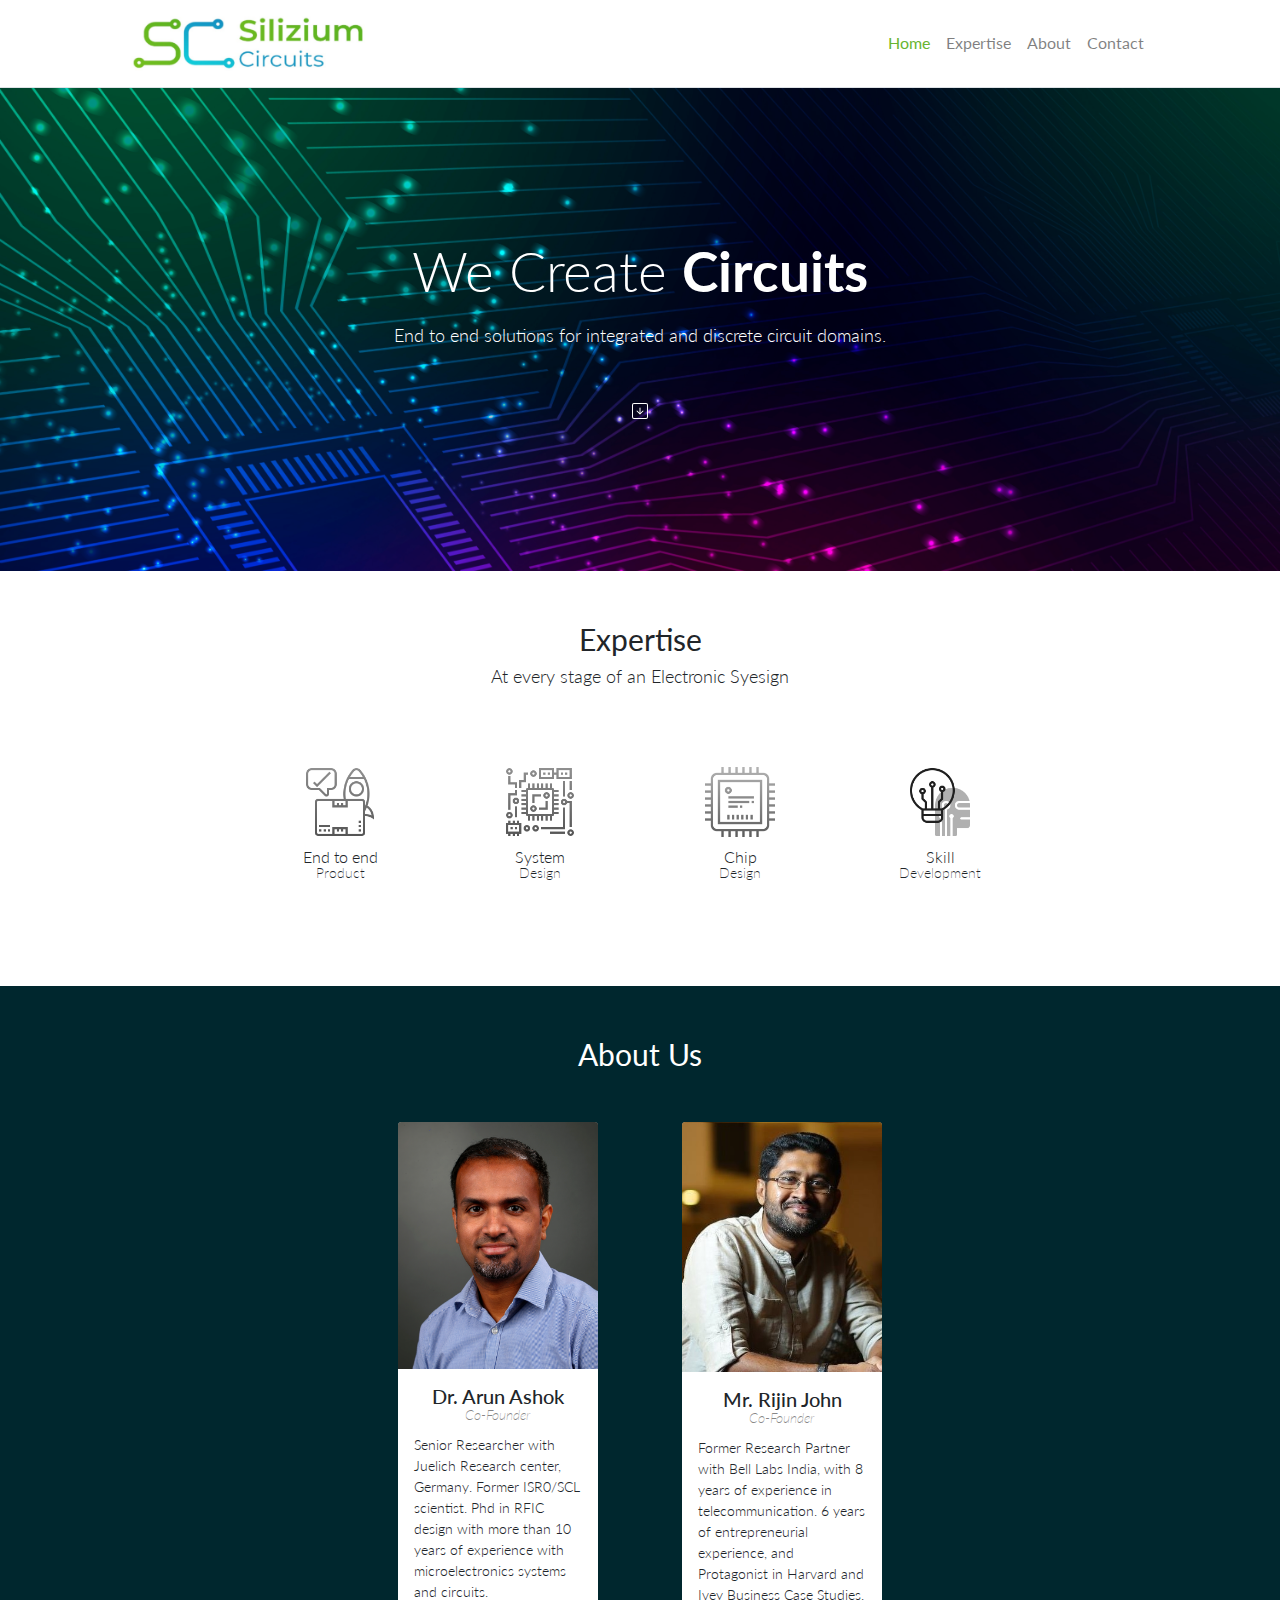
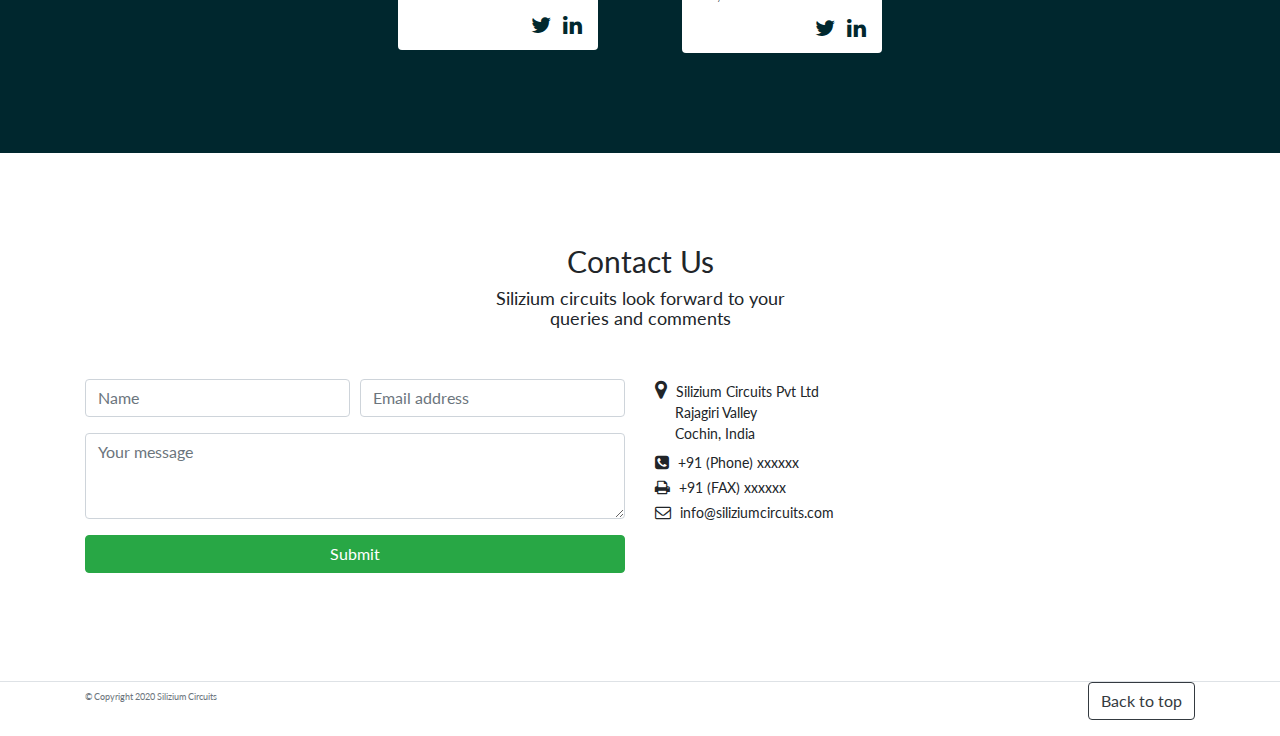
==== commit c6a747ba: "cosmetic changes" ====
--- a/index.html
+++ b/index.html
@@ -8,6 +8,8 @@
     <meta name="description" content="Silizium Circuits" />
     <meta name="keywords" content="electronics,circuts,Silizium," />
     <link rel="shortcut icon" href="images/favicon.ico" />
+    <!-- Adding lato google font -->
+    <link href="https://fonts.googleapis.com/css2?family=Lato:ital,wght@0,100;0,300;0,400;0,700;0,900;1,100;1,300;1,400;1,700;1,900&display=swap" rel="stylesheet">
 
     <!-- Bootstrap CSS -->
     <link
@@ -20,6 +22,7 @@
     <link
       rel="stylesheet"
       href="https://cdnjs.cloudflare.com/ajax/libs/font-awesome/4.7.0/css/font-awesome.min.css"
+
     />
 
     <link rel="stylesheet" href="css/index.css" />
@@ -29,8 +32,8 @@
   <body>
     <!-- navigation bar -->
     <nav class="navbar navbar-light sticky-top px-0 px-md-4 border-bottom">
-      <a class="navbar-brand" href="#">
-        <img src="images/logo.png" width="100" alt="" loading="lazy" />
+      <a class="navbar-brand py-3" href="#">
+        <img src="images/logo_2.png" width="100" alt="" loading="lazy" />
       </a>
       <ul class="navbar-nav">
         <li class="nav-item mx-2">
@@ -100,23 +103,23 @@
         <div class="col-6 col-sm-3 text-center">
           <a data-toggle-exps-href="#sysdes" class="exp-toggler">
             <img class="exp-icon" src="images/exp/sysdes.png" alt="" />
-            <h6 class="exp-title">End to end</h6>
-            <p class="exp-sub-title">Product</p>
+            <h6 class="exp-title">System</h6>
+            <p class="exp-sub-title">Design</p>
           </a>
         </div>
 
         <div class="col-6 col-sm-3 text-center">
           <a data-toggle-exps-href="#ic" class="exp-toggler">
             <img class="exp-icon" src="images/exp/ic.png" alt="" />
-            <h6 class="exp-title">End to end</h6>
-            <p class="exp-sub-title">Product</p>
+            <h6 class="exp-title">Chip</h6>
+            <p class="exp-sub-title">Design</p>
           </a>
         </div>
         <div class="col-6 col-sm-3 text-center">
           <a data-toggle-exps-href="#learning" class="exp-toggler">
             <img class="exp-icon" src="images/exp/learning.png" alt="" />
-            <h6 class="exp-title">End to end</h6>
-            <p class="exp-sub-title">Product</p>
+            <h6 class="exp-title">Skill</h6>
+            <p class="exp-sub-title">Development</p>
           </a>
         </div>
       </div>
@@ -252,9 +255,6 @@
           </form>
         </div>
         <div class="col-12 col-sm-6">
-          <h3 class="border-bottom">
-            <small class="text-muted">Contact details</small>
-          </h3>
           <blockquote class="blockquote contact-details">
             <p class="mb-0">
               <i
--- a/css/index.css
+++ b/css/index.css
@@ -1,3 +1,8 @@
+body {
+  font-family: 'Lato', sans-serif;
+}
+
+
 .navbar {
   background: #fff;
 }
@@ -7,7 +12,7 @@
   margin-right: 0px;
 }
 a.navbar-brand img {
-  width: 150px;
+  width: 240px;
 }
 
 .navbar-nav {
@@ -40,6 +45,7 @@
 .home {
   background: url("../images/main.jpg");
   background-size: cover;
+
 }
 .home .home-title {
   color: #fff;
@@ -48,23 +54,22 @@
   margin-bottom: 35px;
   font-size: 55px;
   text-transform: capitalize;
-  font-weight: 100;
-  max-width: 431px;
-  margin: 0 auto 35px auto;
+  font-weight: 300;
+  max-width: 500px;
+  margin: 0 auto 10px auto;
 }
 .home .home-title span {
   font-weight: bold;
-}
+  }
 .home .home-descr {
   max-width: 580px;
   font-size: 18px;
-  font-weight: 200;
+  font-weight: 300;
   line-height: 1.3;
   color: #fff;
   text-align: center;
   margin: 0 auto;
   padding-bottom: 50px;
-  max-width: 320px;
 }
 .home .home-down-link {
   display: block;
@@ -84,13 +89,14 @@
 }
 .expertise .expertise-title {
   text-align: center;
-  padding: 90px 0 10px 0;
-  margin-bottom: 35px;
-  font-size: 45px;
+  padding: 50px 0 10px 0;
+  margin-bottom: 35px;
+  font-size: 30px;
   text-transform: capitalize;
   font-weight: 100;
   max-width: 431px;
   margin: 0 auto;
+  font-weight: 400;
 }
 .expertise .expertise-descr {
   max-width: 580px;
@@ -100,6 +106,7 @@
   margin: 0 auto;
   padding-bottom: 50px;
   max-width: 320px;
+  font-weight: 300;
 }
 
 .expertise .exps {
@@ -155,7 +162,7 @@
   text-align: center;
 }
 .expertise .exp-desc-container .exp-desc .blockquote {
-  font-weight: 200;
+  font-weight: 300;
 }
 /* About us */
 .aboutus {
@@ -166,31 +173,35 @@
   text-align: center;
   padding: 50px 0 10px 0;
   margin-bottom: 35px;
-  font-size: 45px;
+  font-size: 30px;
   text-transform: capitalize;
   font-weight: 100;
   max-width: 431px;
   margin: 0 auto 40px auto;
   color: #fff;
+  font-weight: 400;
 }
 
 .aboutus .row-custom {
   text-align: center;
 }
 .aboutus .row-custom .card {
-  width: 250px;
+  width: 200px;
   display: inline-block;
   margin: 0 40px 100px 40px;
+  vertical-align: top;
+  border: 0;
+  border-radius: 4px;
 }
 @media screen and (min-width: 600px) {
   .aboutus .row-custom .card {
-    width: 300px;
+    /* width: 300px; */
   }
 }
 
 .aboutus .row-custom .card img {
-  width: 84%;
-  margin-top: 9%;
+  /* width: 64%;
+  margin-top: 9%; */
 }
 .aboutus .row-custom .card .card-body {
   padding: 1px 8%;
@@ -208,6 +219,8 @@
 }
 .aboutus .row-custom .card .card-body p.card-text {
   text-align: left;
+  font-weight: 300;
+  font-size: 14px;
 }
 .aboutus .row-custom .card .card-body a.card-link {
   margin-left: 8px;
@@ -230,11 +243,12 @@
   text-align: center;
   padding: 90px 0 10px 0;
   margin-bottom: 35px;
-  font-size: 45px;
+  font-size: 30px;
   text-transform: capitalize;
   font-weight: 100;
   max-width: 431px;
   margin: 0 auto;
+  font-weight: 400;
 }
 .contact .contact-descr {
   max-width: 580px;
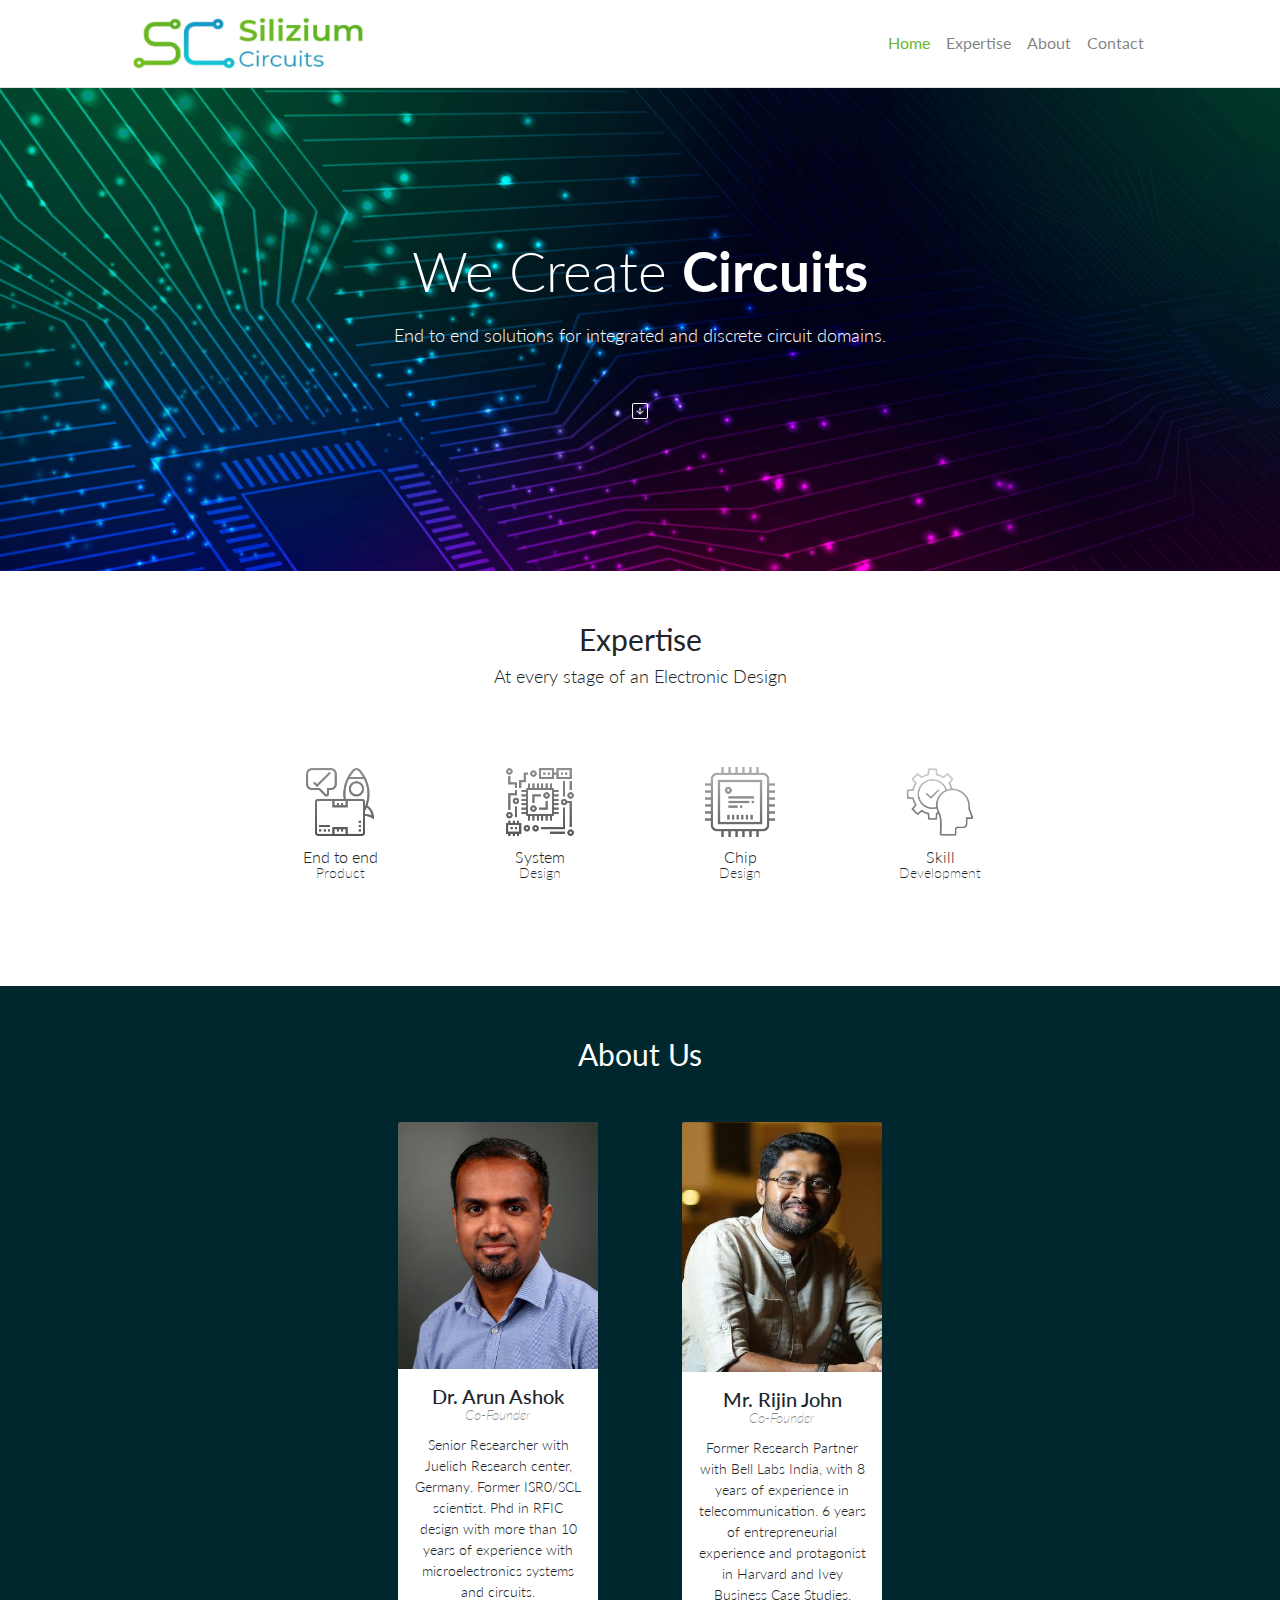
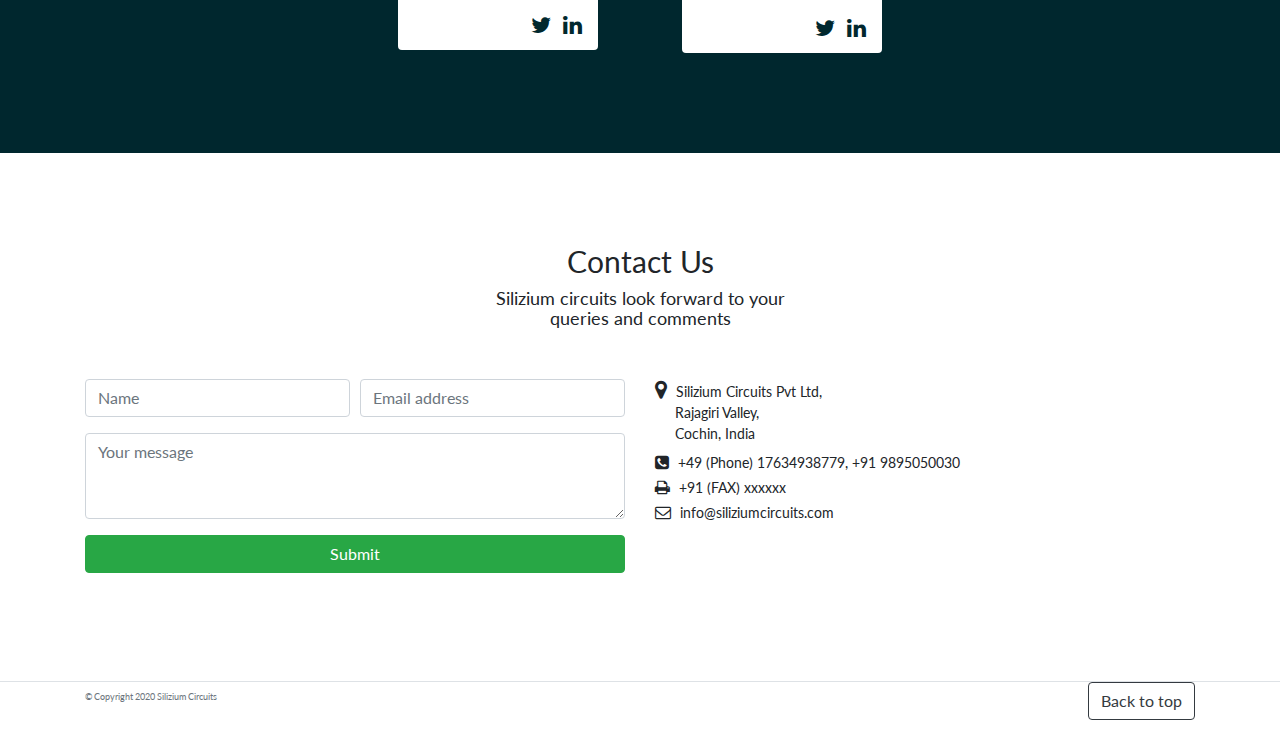
==== commit 7d93ecc4: "slight changes to ui-update" ====
--- a/index.html
+++ b/index.html
@@ -90,7 +90,7 @@
         Expertise
       </h2>
       <p class="expertise-descr">
-        At every stage of an Electronic Syesign
+        At every stage of an Electronic Design
       </p>
       <div class="row exps">
         <div class="col-6 col-sm-3 text-center">
@@ -117,7 +117,7 @@
         </div>
         <div class="col-6 col-sm-3 text-center">
           <a data-toggle-exps-href="#learning" class="exp-toggler">
-            <img class="exp-icon" src="images/exp/learning.png" alt="" />
+            <img class="exp-icon" src="images/exp/skill.png" alt="" />
             <h6 class="exp-title">Skill</h6>
             <p class="exp-sub-title">Development</p>
           </a>
@@ -126,8 +126,7 @@
       <div class="row exp-desc-container">
         <div class="collapse multi-collapse exp-desc" id="launch">
           <blockquote class="blockquote">
-            End-to-End product development from requirements to specification, ,
-            technlogy selection, architecture to circuit design to packaged
+            End-to-End product development from requirements to specification, technlogy selection, architecture to circuit design to packaged
             finished chip or module.
           </blockquote>
         </div>
@@ -185,7 +184,7 @@
             <p class="card-text">
               Former Research Partner with Bell Labs India, with 8 years of
               experience in telecommunication. 6 years of entrepreneurial
-              experience, and Protagonist in Harvard and Ivey Business Case
+              experience and protagonist in Harvard and Ivey Business Case
               Studies.
             </p>
           </div>
@@ -262,17 +261,17 @@
                 aria-hidden="true"
                 style="font-size: 21px;"
               ></i>
-              Silizium Circuits Pvt Ltd
+              Silizium Circuits Pvt Ltd,
             </p>
             <p class="mb-0 ml-3">
-              &nbsp;Rajagiri Valley
+              &nbsp;Rajagiri Valley,
             </p>
             <p class="mb-2 ml-3">
               &nbsp;Cochin, India
             </p>
             <p class="mb-1">
               <i class="fa fa-phone-square" aria-hidden="true"></i>
-              +91 (Phone) xxxxxx
+              +49 (Phone) 17634938779, +91 9895050030
             </p>
             <p class="mb-1">
               <i class="fa fa-print" aria-hidden="true"></i>
--- a/css/index.css
+++ b/css/index.css
@@ -43,7 +43,7 @@
 
 /* home section */
 .home {
-  background: url("../images/main.jpg");
+  background: url("../images/1_1.jpg");
   background-size: cover;
 
 }
@@ -218,7 +218,7 @@
   font-size: 14px;
 }
 .aboutus .row-custom .card .card-body p.card-text {
-  text-align: left;
+  text-align: center;
   font-weight: 300;
   font-size: 14px;
 }
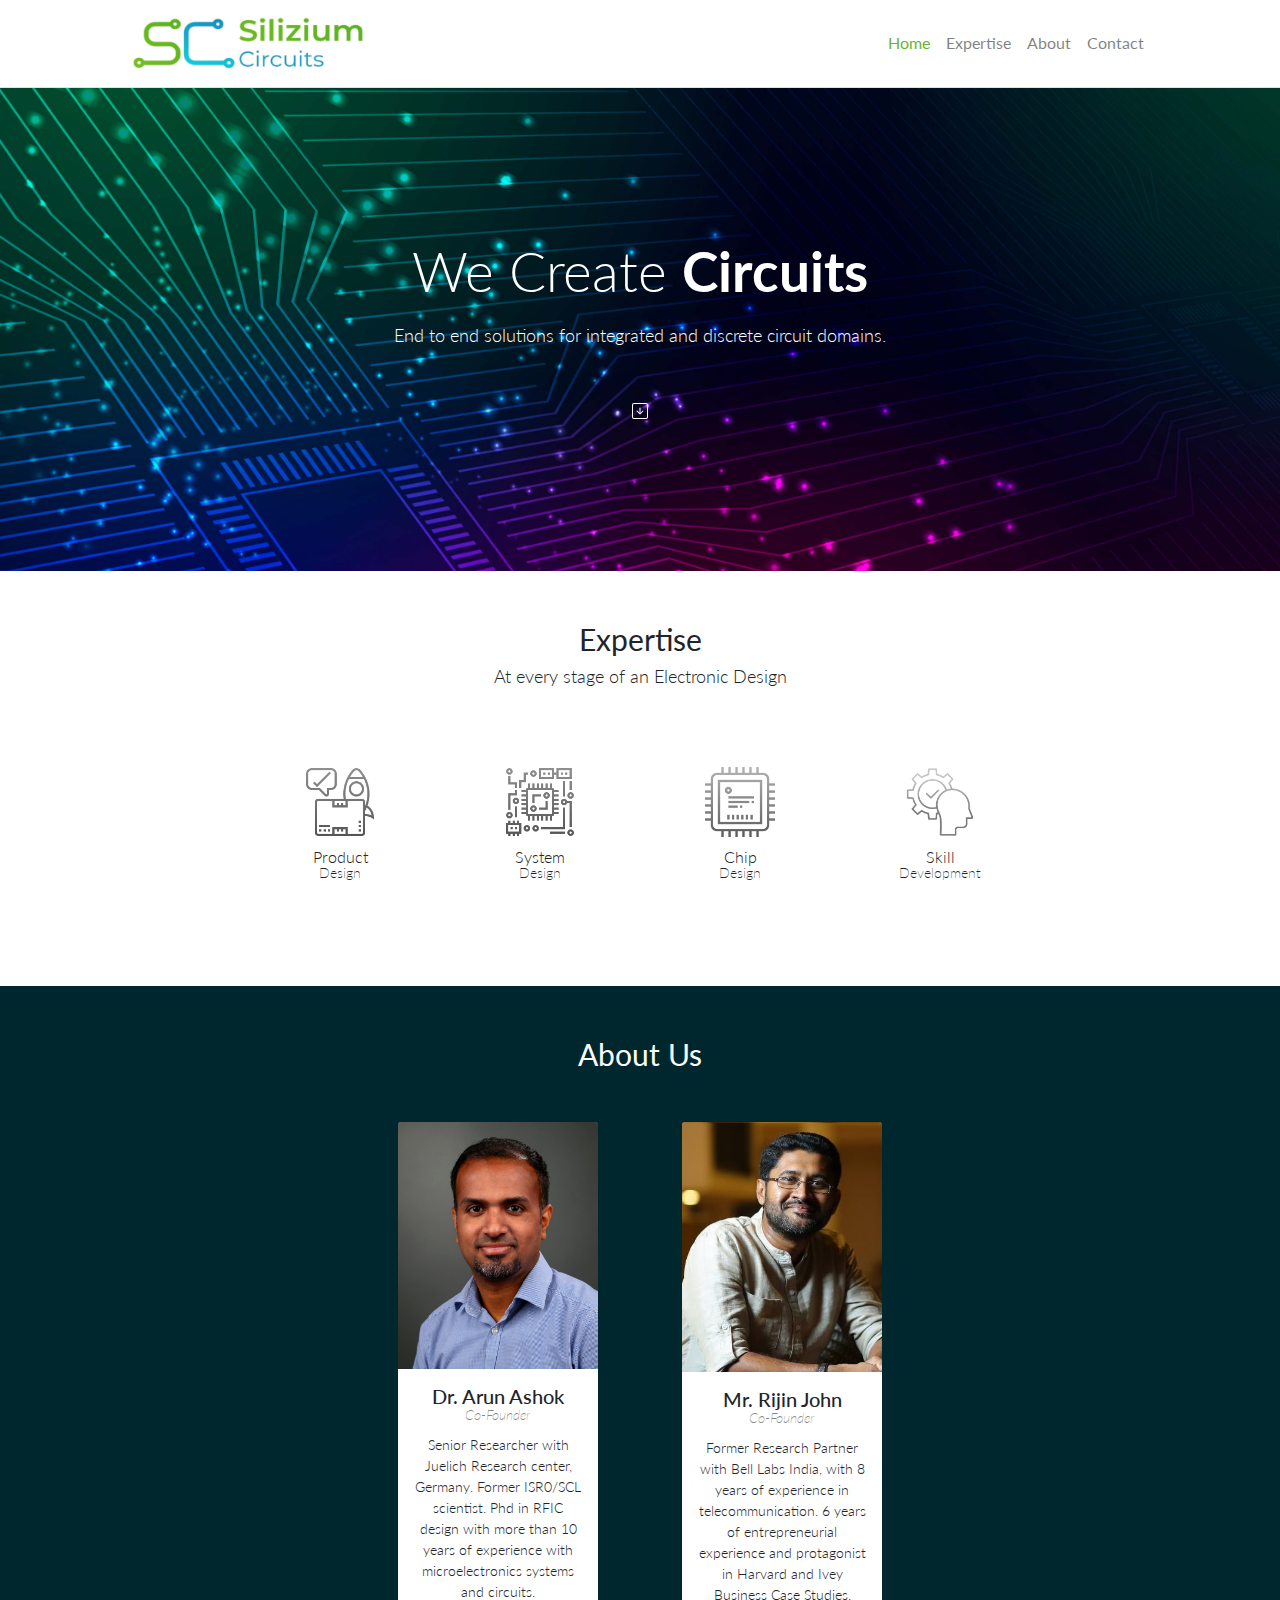
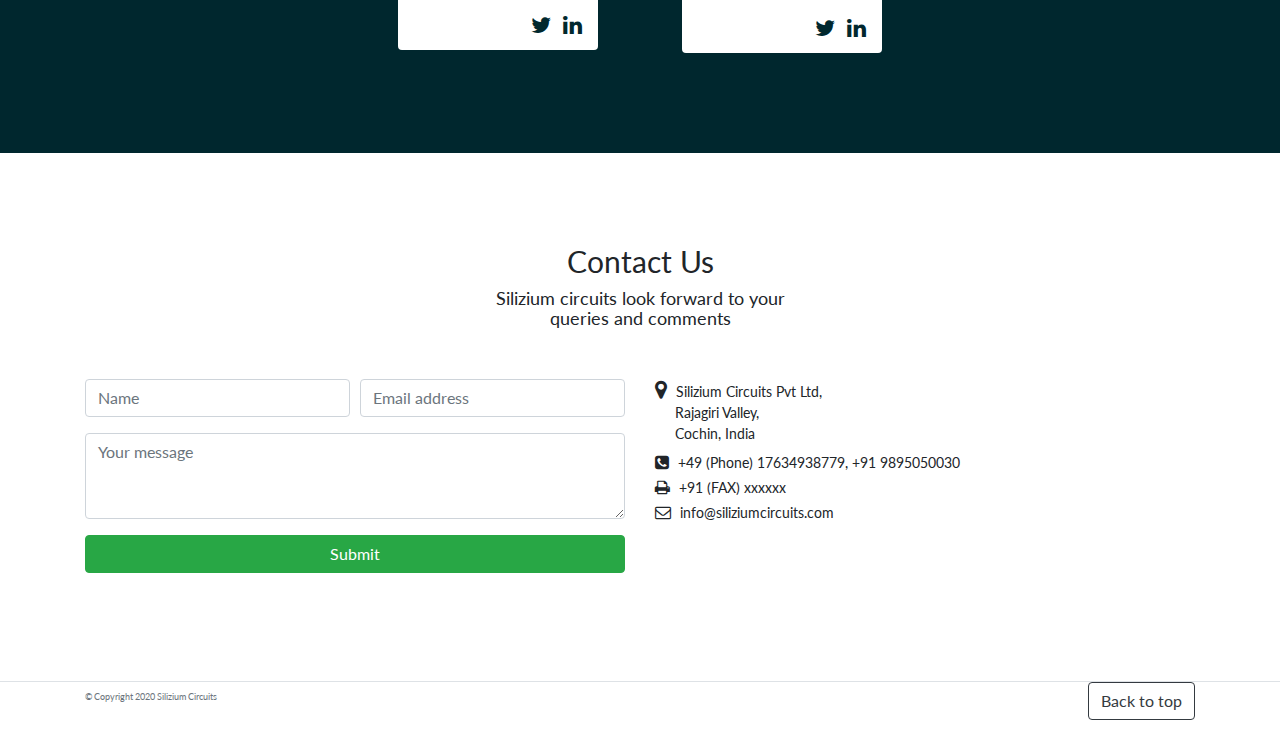
==== commit 9fab180e: "Update index.html" ====
--- a/index.html
+++ b/index.html
@@ -96,8 +96,8 @@
         <div class="col-6 col-sm-3 text-center">
           <a data-toggle-exps-href="#launch" class="exp-toggler">
             <img class="exp-icon" src="images/exp/launch.png" alt="" />
-            <h6 class="exp-title">End to end</h6>
-            <p class="exp-sub-title">Product</p>
+            <h6 class="exp-title">Product</h6>
+            <p class="exp-sub-title">Design</p>
           </a>
         </div>
         <div class="col-6 col-sm-3 text-center">
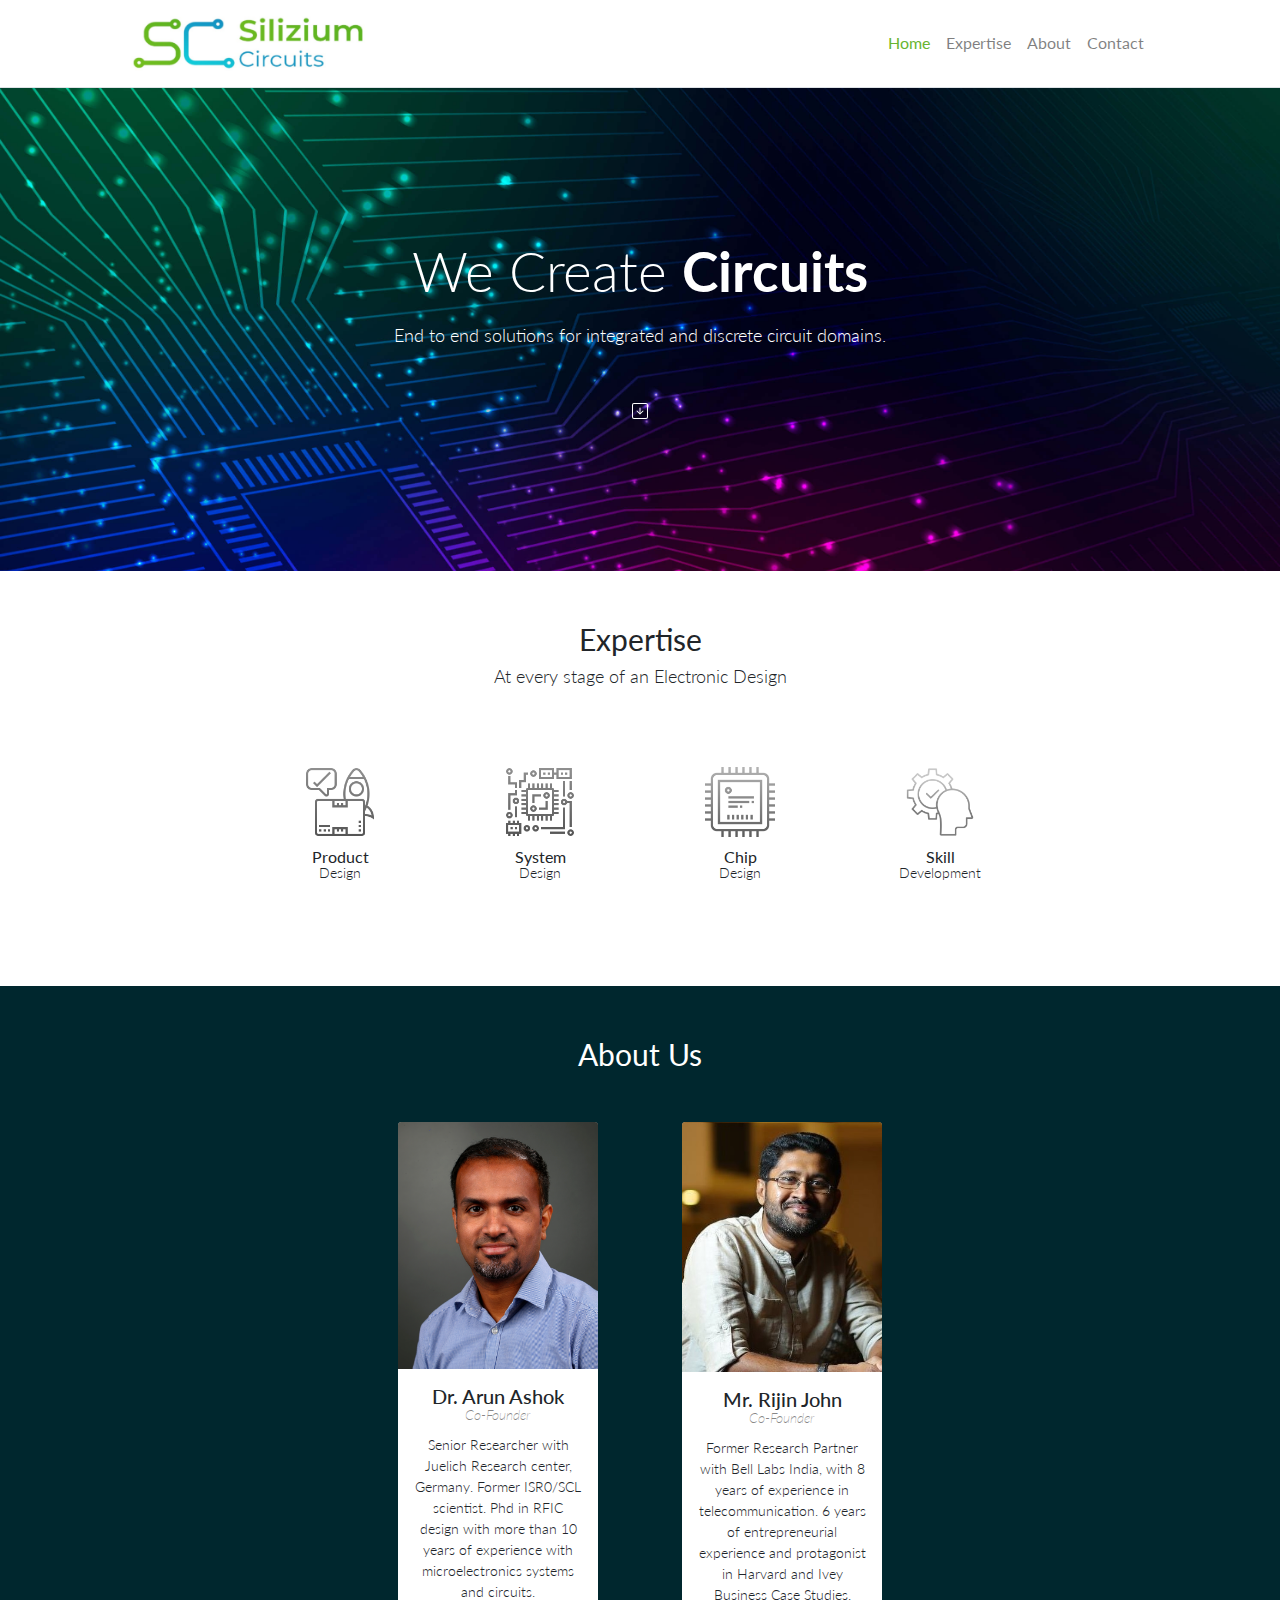
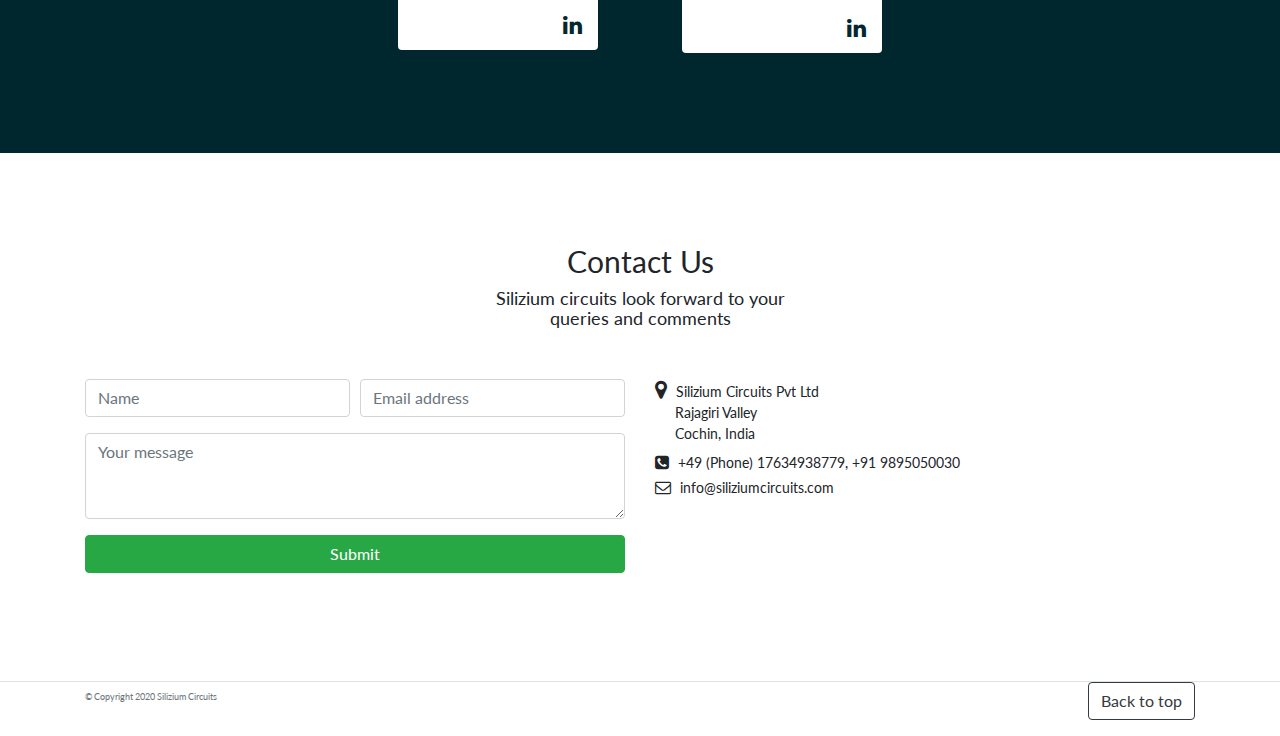
==== commit d68dc171: "cosmetic changes" ====
--- a/index.html
+++ b/index.html
@@ -168,9 +168,11 @@
             </p>
           </div>
           <div class="card-body text-right">
+            <!--
             <a href="#" class="card-link">
               <i class="fa fa-twitter"></i>
             </a>
+          -->
             <a href="#" class="card-link">
               <i class="fa fa-linkedin"></i>
             </a>
@@ -189,9 +191,11 @@
             </p>
           </div>
           <div class="card-body text-right">
+            <!--
             <a href="#" class="card-link">
               <i class="fa fa-twitter"></i>
             </a>
+          -->
             <a href="#" class="card-link">
               <i class="fa fa-linkedin"></i>
             </a>
@@ -261,10 +265,10 @@
                 aria-hidden="true"
                 style="font-size: 21px;"
               ></i>
-              Silizium Circuits Pvt Ltd,
+              Silizium Circuits Pvt Ltd
             </p>
             <p class="mb-0 ml-3">
-              &nbsp;Rajagiri Valley,
+              &nbsp;Rajagiri Valley
             </p>
             <p class="mb-2 ml-3">
               &nbsp;Cochin, India
@@ -273,10 +277,12 @@
               <i class="fa fa-phone-square" aria-hidden="true"></i>
               +49 (Phone) 17634938779, +91 9895050030
             </p>
-            <p class="mb-1">
+            <!--
+           <p class="mb-1">
               <i class="fa fa-print" aria-hidden="true"></i>
               +91 (FAX) xxxxxx
             </p>
+          -->
             <p class="mb-1">
               <i class="fa fa-envelope-o" aria-hidden="true"></i>
               info@siliziumcircuits.com
--- a/css/index.css
+++ b/css/index.css
@@ -137,7 +137,7 @@
 .expertise .exp-title {
   margin-top: 10px;
   margin-bottom: 0px;
-  font-weight: 300;
+  font-weight: 400;
 }
 
 .expertise .exps .text-center a.active .exp-title,
@@ -149,7 +149,7 @@
   color: #62004d;
 }
 .expertise .exp-sub-title {
-  font-weight: 200;
+  font-weight: 300;
   font-size: 14px;
   line-height: 1;
 }
